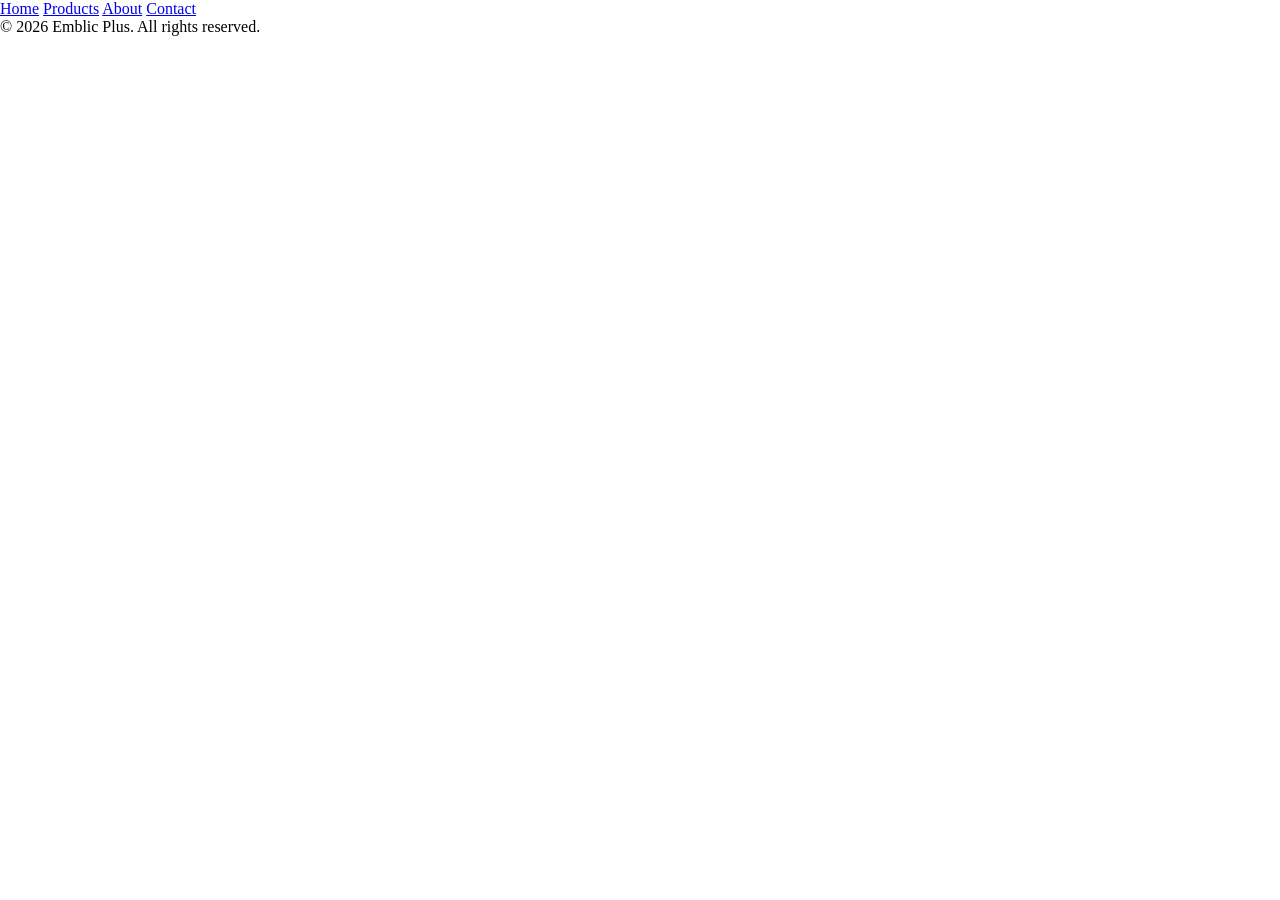
==== index.html @ e0f5220f "first commit" ====
<!DOCTYPE html>
<html lang="en">
<head>
    <meta charset="UTF-8">
    <meta name="viewport" content="width=device-width, initial-scale=1.0">
    <title>Emblic Plus | Hair Care, Oil & Shampoo </title>
    <link rel="stylesheet" href="style.css">
</head>
<body>
    <nav>
        <a href="index.html">Home</a>
        <a href="products.html">Products</a>
        <a href="about.html">About</a>
        <a href="contact.html">Contact</a>
    </nav>

    <section id="hero"></section>
    <section id="about"></section>
    <section id="products"></section>
    <section id="contact"></section>

    <footer>
        
        &copy; 2026 Emblic Plus. All rights reserved.
    </footer>
</body>
</html>
---- style.css ----
* {
    padding: 0;
    margin: 0;
}
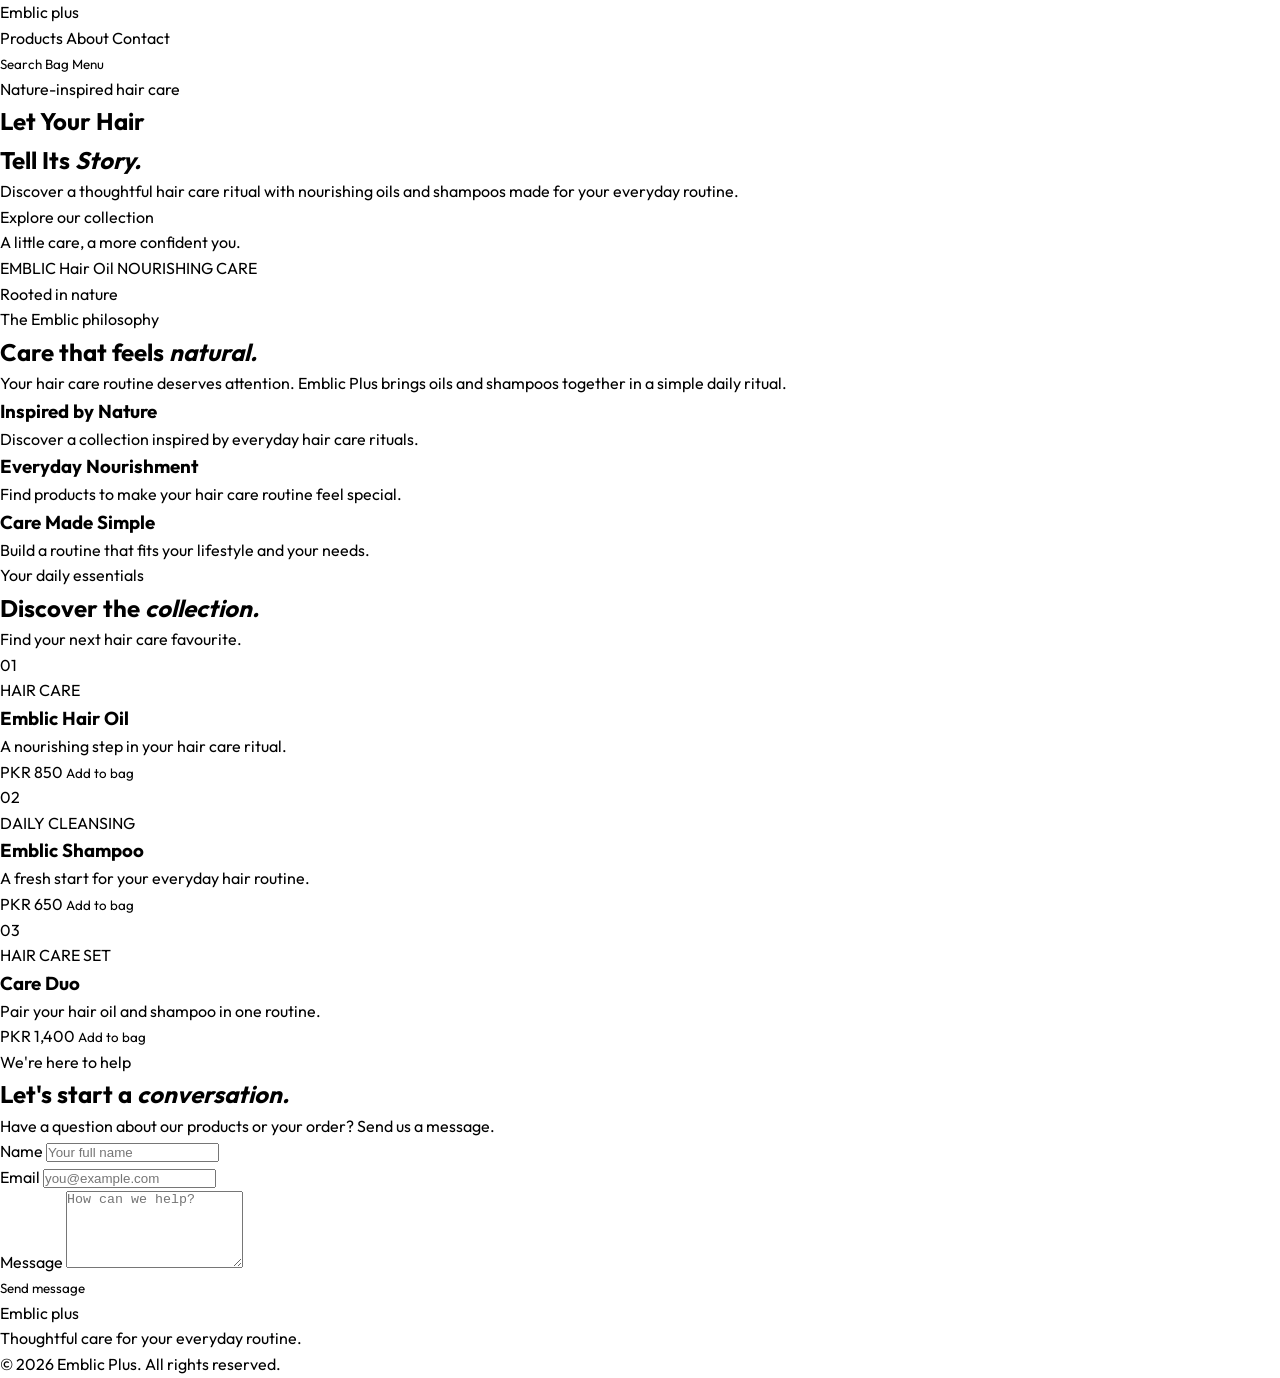
==== commit 1154a1d0: "css vbase" ====
--- a/index.html
+++ b/index.html
@@ -1,27 +1,229 @@
 <!DOCTYPE html>
 <html lang="en">
 <head>
-    <meta charset="UTF-8">
-    <meta name="viewport" content="width=device-width, initial-scale=1.0">
-    <title>Emblic Plus | Hair Care, Oil & Shampoo </title>
-    <link rel="stylesheet" href="style.css">
+  <meta charset="UTF-8">
+  <meta name="viewport" content="width=device-width, initial-scale=1.0">
+  <meta name="description" content="Discover Emblic Plus hair care, nourishing oils and shampoos.">
+  <title>Emblic Plus | Hair Care, Oil & Shampoo</title>
+
+  <link rel="preconnect" href="https://fonts.googleapis.com">
+  <link rel="preconnect" href="https://fonts.gstatic.com" crossorigin>
+  <link href="https://fonts.googleapis.com/css2?family=Cormorant+Garamond:wght@400;500;600;700&family=Outfit:wght@300;400;500;600;700&display=swap" rel="stylesheet">
+  <link rel="stylesheet" href="https://cdnjs.cloudflare.com/ajax/libs/font-awesome/6.5.2/css/all.min.css" />
+
+  <link rel="stylesheet" href="style.css">
 </head>
 <body>
-    <nav>
-        <a href="index.html">Home</a>
-        <a href="products.html">Products</a>
-        <a href="about.html">About</a>
-        <a href="contact.html">Contact</a>
-    </nav>
-
-    <section id="hero"></section>
-    <section id="about"></section>
-    <section id="products"></section>
-    <section id="contact"></section>
-
-    <footer>
-        
-        &copy; 2026 Emblic Plus. All rights reserved.
-    </footer>
+  <!-- Sections -->
+  <header class="header">
+    <div class="container header__inner">
+      <a href="#home" class="logo" aria-label="Emblic Plus home">
+        <span class="logo__name">Emblic</span>
+        <span class="logo__plus">plus</span>
+      </a>
+
+      <nav class="nav" id="mainNav">
+        <a href="#products">Products</a>
+        <a href="#about">About</a>
+        <a href="#contact">Contact</a>
+      </nav>
+
+      <div class="header__icons">
+        <button id="searchBtn" type="button"
+          aria-label="Open search" aria-expanded="false"
+          aria-controls="siteSearch">Search</button>
+
+        <button id="cartBtn" class="cart-btn" type="button"
+          aria-label="Shopping cart, 0 items" data-count="0">Bag</button>
+
+        <button id="burgerBtn" class="burger" type="button"
+          aria-label="Open navigation" aria-expanded="false">Menu</button>
+      </div>
+    </div>
+
+    <form id="siteSearch" class="site-search" role="search" hidden>
+      <label for="siteSearchInput">Search products</label>
+      <input id="siteSearchInput" type="search"
+        placeholder="Search oils, shampoo..." autocomplete="off">
+      <button type="submit">Search</button>
+      <button id="closeSearch" type="button" aria-label="Close search">Close</button>
+      <p id="siteSearchStatus" role="status" aria-live="polite"></p>
+    </form>
+  </header>
+
+  <main>
+    <section id="home" class="hero">
+      <div class="hero__content">
+        <p class="eyebrow">Nature-inspired hair care</p>
+        <h1>Let Your Hair<br>Tell Its <em>Story.</em></h1>
+        <p class="hero__description">
+          Discover a thoughtful hair care ritual with nourishing oils
+          and shampoos made for your everyday routine.
+        </p>
+        <a class="button button--primary" href="#products">
+          Explore our collection
+        </a>
+        <p class="hero__note">
+          A little care, a more confident you.
+        </p>
+      </div>
+
+      <div class="hero__visual" role="img"
+        aria-label="Decorative botanical hair care illustration">
+        <div class="hero__circle"></div>
+        <div class="hero__plant plant plant--one"></div>
+        <div class="hero__plant plant plant--two"></div>
+        <div class="hero__product">
+          <span class="product__brand">EMBLIC</span>
+          <span class="product__name">Hair Oil</span>
+          <span class="product__detail">NOURISHING CARE</span>
+        </div>
+        <span class="hero__caption">Rooted in nature</span>
+      </div>
+    </section>
+
+    <section id="about" class="about section">
+      <div class="section__heading">
+        <p class="eyebrow">The Emblic philosophy</p>
+        <h2>Care that feels <em>natural.</em></h2>
+        <p>
+          Your hair care routine deserves attention. Emblic Plus
+          brings oils and shampoos together in a simple daily ritual.
+        </p>
+      </div>
+
+      <div class="features">
+        <article class="feature">
+          <h3>Inspired by Nature</h3>
+          <p>Discover a collection inspired by everyday hair care rituals.</p>
+        </article>
+        <article class="feature">
+          <h3>Everyday Nourishment</h3>
+          <p>Find products to make your hair care routine feel special.</p>
+        </article>
+        <article class="feature">
+          <h3>Care Made Simple</h3>
+          <p>Build a routine that fits your lifestyle and your needs.</p>
+        </article>
+      </div>
+    </section>
+
+    <section id="products" class="products section">
+      <div class="products__heading">
+        <div>
+          <p class="eyebrow">Your daily essentials</p>
+          <h2>Discover the <em>collection.</em></h2>
+        </div>
+        <p>Find your next hair care favourite.</p>
+      </div>
+
+      <div class="product-grid">
+        <article class="product-card" data-product="oil">
+          <div class="product-card__visual product-card__visual--oil">
+            <span>01</span>
+          </div>
+          <div class="product-card__info">
+            <p class="product-card__type">HAIR CARE</p>
+            <h3>Emblic Hair Oil</h3>
+            <p>A nourishing step in your hair care ritual.</p>
+            <div class="product-card__bottom">
+              <span>PKR 850</span>
+              <button class="add-to-cart" type="button"
+                data-name="Emblic Hair Oil" data-price="850">
+                Add to bag
+              </button>
+            </div>
+          </div>
+        </article>
+
+        <article class="product-card" data-product="shampoo">
+          <div class="product-card__visual product-card__visual--shampoo">
+            <span>02</span>
+          </div>
+          <div class="product-card__info">
+            <p class="product-card__type">DAILY CLEANSING</p>
+            <h3>Emblic Shampoo</h3>
+            <p>A fresh start for your everyday hair routine.</p>
+            <div class="product-card__bottom">
+              <span>PKR 650</span>
+              <button class="add-to-cart" type="button"
+                data-name="Emblic Shampoo" data-price="650">
+                Add to bag
+              </button>
+            </div>
+          </div>
+        </article>
+
+        <article class="product-card" data-product="combo">
+          <div class="product-card__visual product-card__visual--combo">
+            <span>03</span>
+          </div>
+          <div class="product-card__info">
+            <p class="product-card__type">HAIR CARE SET</p>
+            <h3>Care Duo</h3>
+            <p>Pair your hair oil and shampoo in one routine.</p>
+            <div class="product-card__bottom">
+              <span>PKR 1,400</span>
+              <button class="add-to-cart" type="button"
+                data-name="Care Duo" data-price="1400">
+                Add to bag
+              </button>
+            </div>
+          </div>
+        </article>
+      </div>
+      <p id="cartStatus" class="status-message"
+        role="status" aria-live="polite"></p>
+    </section>
+
+    <section id="contact" class="contact section">
+      <div class="contact__inner">
+        <div class="contact__intro">
+          <p class="eyebrow">We're here to help</p>
+          <h2>Let's start a <em>conversation.</em></h2>
+          <p>
+            Have a question about our products or your order?
+            Send us a message.
+          </p>
+        </div>
+
+        <form id="contactForm" class="contact__form">
+          <div class="contact__field">
+            <label for="contactName">Name</label>
+            <input id="contactName" name="name" type="text"
+              autocomplete="name" placeholder="Your full name" required>
+          </div>
+
+          <div class="contact__field">
+            <label for="contactEmail">Email</label>
+            <input id="contactEmail" name="email" type="email"
+              autocomplete="email" placeholder="you@example.com" required>
+          </div>
+
+          <div class="contact__field">
+            <label for="contactMessage">Message</label>
+            <textarea id="contactMessage" name="message" rows="5"
+              placeholder="How can we help?" required></textarea>
+          </div>
+
+          <button class="button button--primary" type="submit">
+            Send message
+          </button>
+          <p id="contactStatus" role="status" aria-live="polite"></p>
+        </form>
+      </div>
+    </section>
+  </main>
+
+  <footer class="footer">
+    <a href="#home" class="logo logo--footer">
+      <span class="logo__name">Emblic</span>
+      <span class="logo__plus">plus</span>
+    </a>
+    <p>Thoughtful care for your everyday routine.</p>
+    <p>&copy; 2026 Emblic Plus. All rights reserved.</p>
+  </footer>
+
+  <script src="script.js" defer></script>
 </body>
 </html>
--- a/style.css
+++ b/style.css
@@ -1,4 +1,32 @@
-* {
-    padding: 0;
-    margin: 0;
-}+:root {
+  --color-forest: #104833;
+  --color-forest-dark: #0B3828;
+  --color-gold: #A47A22;
+  --color-ivory: #FAF6EC;
+  --color-sage: #E9EBDD;
+  --color-sand: #D8C4A1;
+  --color-text: #334D40;
+  --color-white: #FFFFFF;
+
+  --font-heading: "Cormorant Garamond", serif;
+  --font-body: "Outfit", sans-serif;
+
+  --page-width: 1120px;
+  --section-padding: 80px;
+  --border-soft: 1px solid #E8E0D1;
+  --shadow-soft: 0 8px 28px rgba(30, 50, 35, 0.08);
+}
+
+* , *::before, *::after {
+  margin: 0;
+  padding: 0;
+  box-sizing: border-box;
+}
+
+html { scroll-behavior: smooth; }
+body { font-family: var(--font-body); color: var(--text); background: var(--cream); line-height: 1.6; }
+img { max-width: 100%; display: block; }
+a { text-decoration: none; color: inherit; }
+ul { list-style: none; }
+button { font-family: inherit; cursor: pointer; border: none; background: none; }
+
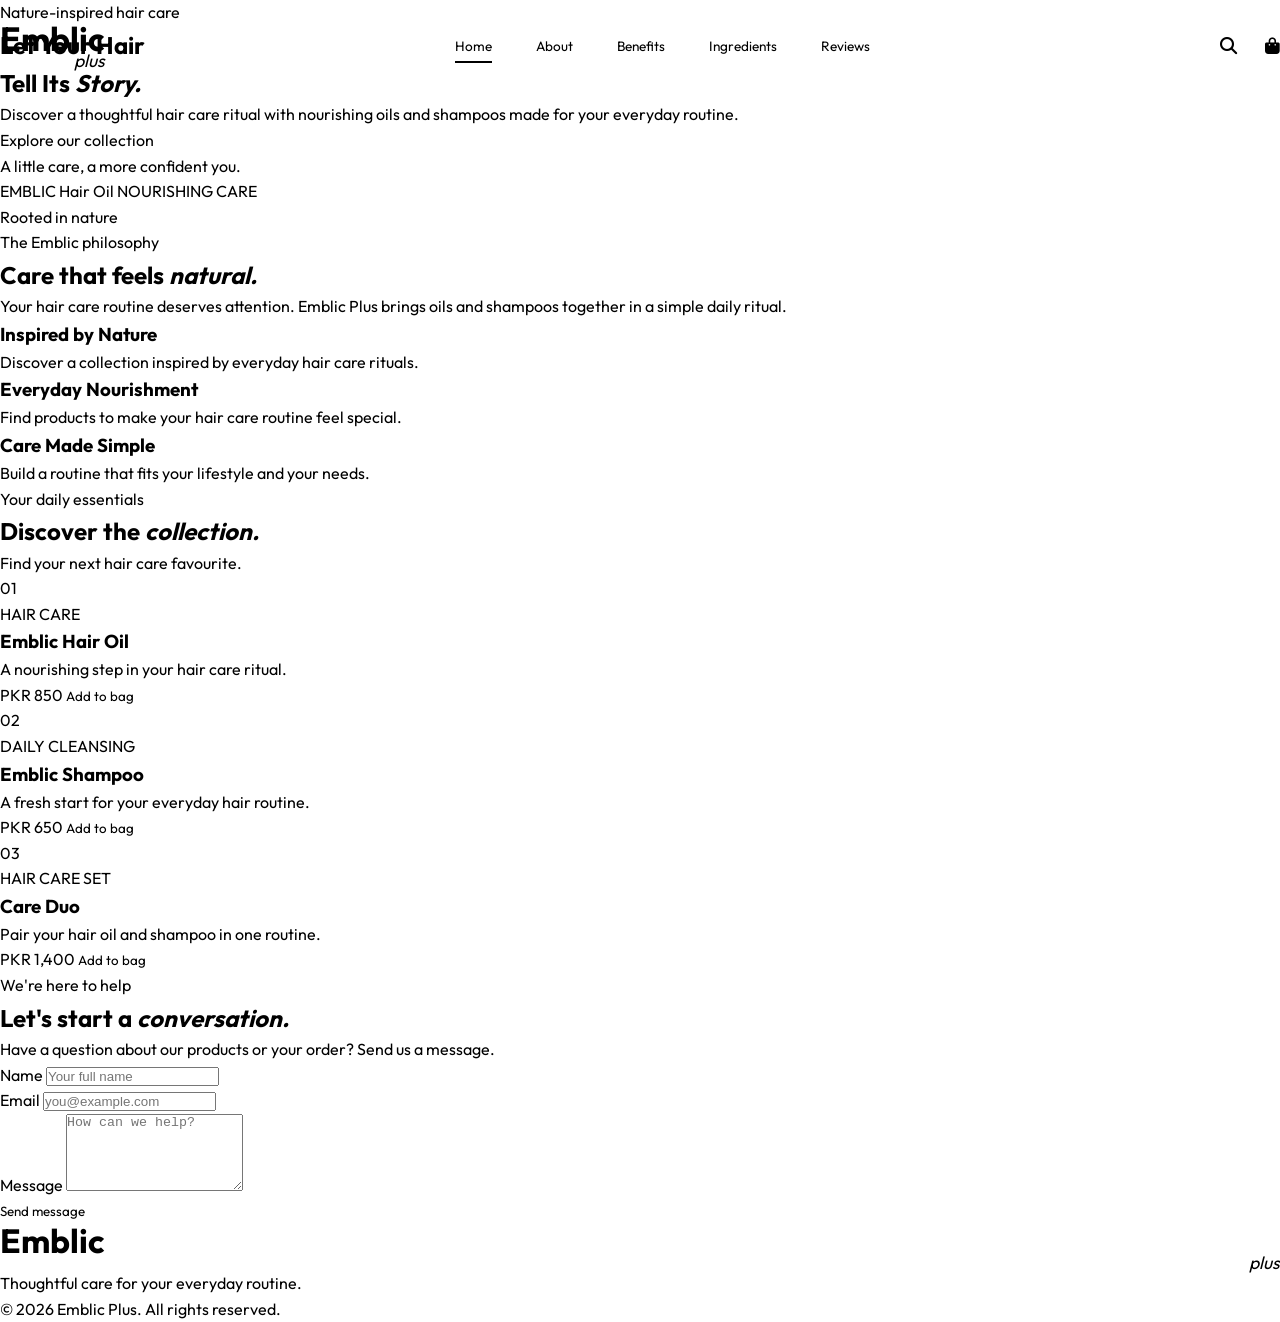
==== commit 90b130ce: "nav links" ====
--- a/index.html
+++ b/index.html
@@ -16,40 +16,29 @@
 <body>
   <!-- Sections -->
   <header class="header">
-    <div class="container header__inner">
-      <a href="#home" class="logo" aria-label="Emblic Plus home">
-        <span class="logo__name">Emblic</span>
-        <span class="logo__plus">plus</span>
-      </a>
-
-      <nav class="nav" id="mainNav">
-        <a href="#products">Products</a>
-        <a href="#about">About</a>
-        <a href="#contact">Contact</a>
-      </nav>
-
-      <div class="header__icons">
-        <button id="searchBtn" type="button"
-          aria-label="Open search" aria-expanded="false"
-          aria-controls="siteSearch">Search</button>
-
-        <button id="cartBtn" class="cart-btn" type="button"
-          aria-label="Shopping cart, 0 items" data-count="0">Bag</button>
-
-        <button id="burgerBtn" class="burger" type="button"
-          aria-label="Open navigation" aria-expanded="false">Menu</button>
-      </div>
+  <div class="container header__inner">
+    <a href="#home" class="logo">
+      <span class="logo__name">Emblic</span>
+      <span class="logo__plus">plus</span>
+    </a>
+
+    <nav class="nav" id="nav">
+      <ul class="nav__links">
+        <li><a href="#home" class="active">Home</a></li>
+        <li><a href="#about">About</a></li>
+        <li><a href="#benefits">Benefits</a></li>
+        <li><a href="#ingredients">Ingredients</a></li>
+        <li><a href="#reviews">Reviews</a></li>
+      </ul>
+    </nav>
+
+    <div class="header__icons">
+      <button id="searchBtn" aria-label="Search"><i class="fa-solid fa-magnifying-glass"></i></button>
+      <button id="cartBtn" class="cart-btn" aria-label="Cart" data-count="0"><i class="fa-solid fa-bag-shopping"></i></button>
+      <button id="burgerBtn" class="burger" aria-label="Menu"><i class="fa-solid fa-bars"></i></button>
     </div>
-
-    <form id="siteSearch" class="site-search" role="search" hidden>
-      <label for="siteSearchInput">Search products</label>
-      <input id="siteSearchInput" type="search"
-        placeholder="Search oils, shampoo..." autocomplete="off">
-      <button type="submit">Search</button>
-      <button id="closeSearch" type="button" aria-label="Close search">Close</button>
-      <p id="siteSearchStatus" role="status" aria-live="polite"></p>
-    </form>
-  </header>
+  </div>
+</header>
 
   <main>
     <section id="home" class="hero">
--- a/style.css
+++ b/style.css
@@ -30,3 +30,23 @@
 ul { list-style: none; }
 button { font-family: inherit; cursor: pointer; border: none; background: none; }
 
+/* ========== 1. HEADER ========== */
+.header { position: absolute; top: 0; left: 0; width: 100%; z-index: 50; padding: 22px 0; }
+.header__inner { display: flex; align-items: center; justify-content: space-between; }
+
+.logo { display: flex; flex-direction: column; line-height: 1; }
+.logo__name { font-family: var(--font-head); font-size: 2.1rem; font-weight: 700; color: var(--green-900); }
+.logo__plus { font-family: var(--font-head); font-style: italic; color: var(--gold); font-size: 1.1rem; align-self: flex-end; margin-top: -4px; }
+
+.nav__links { display: flex; gap: 44px; }
+.nav__links a { font-size: 0.85rem; color: var(--green-900); padding-bottom: 6px; border-bottom: 2px solid transparent; transition: border-color 0.3s; }
+.nav__links a:hover, .nav__links a.active { border-color: var(--gold); }
+
+.header__icons { display: flex; align-items: center; gap: 28px; }
+.header__icons button { font-size: 1.05rem; color: var(--green-900); position: relative; }
+.cart-btn::after {
+  content: attr(data-count); position: absolute; top: -8px; right: -10px;
+  background: var(--gold); color: #fff; font-size: 0.6rem; font-weight: 600;
+  width: 16px; height: 16px; border-radius: 50%; display: grid; place-items: center;
+}
+.burger { display: none; }
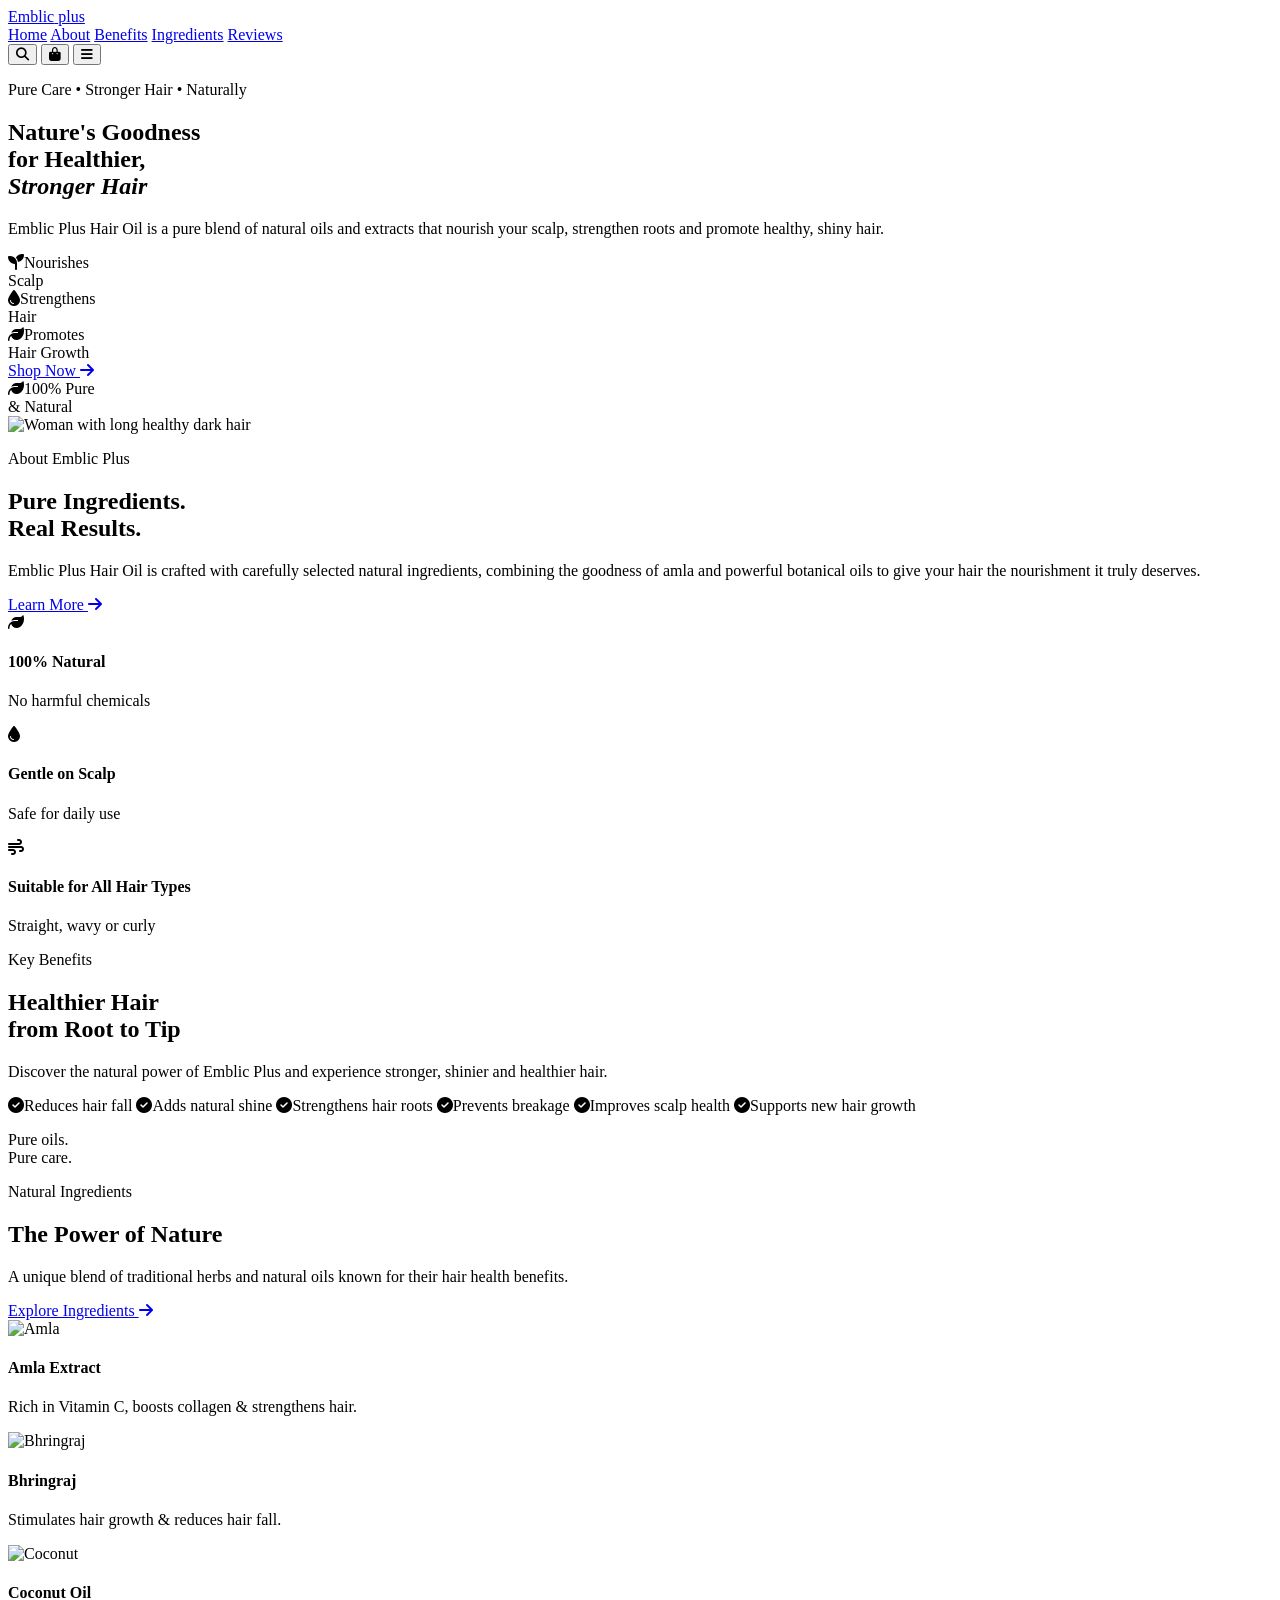
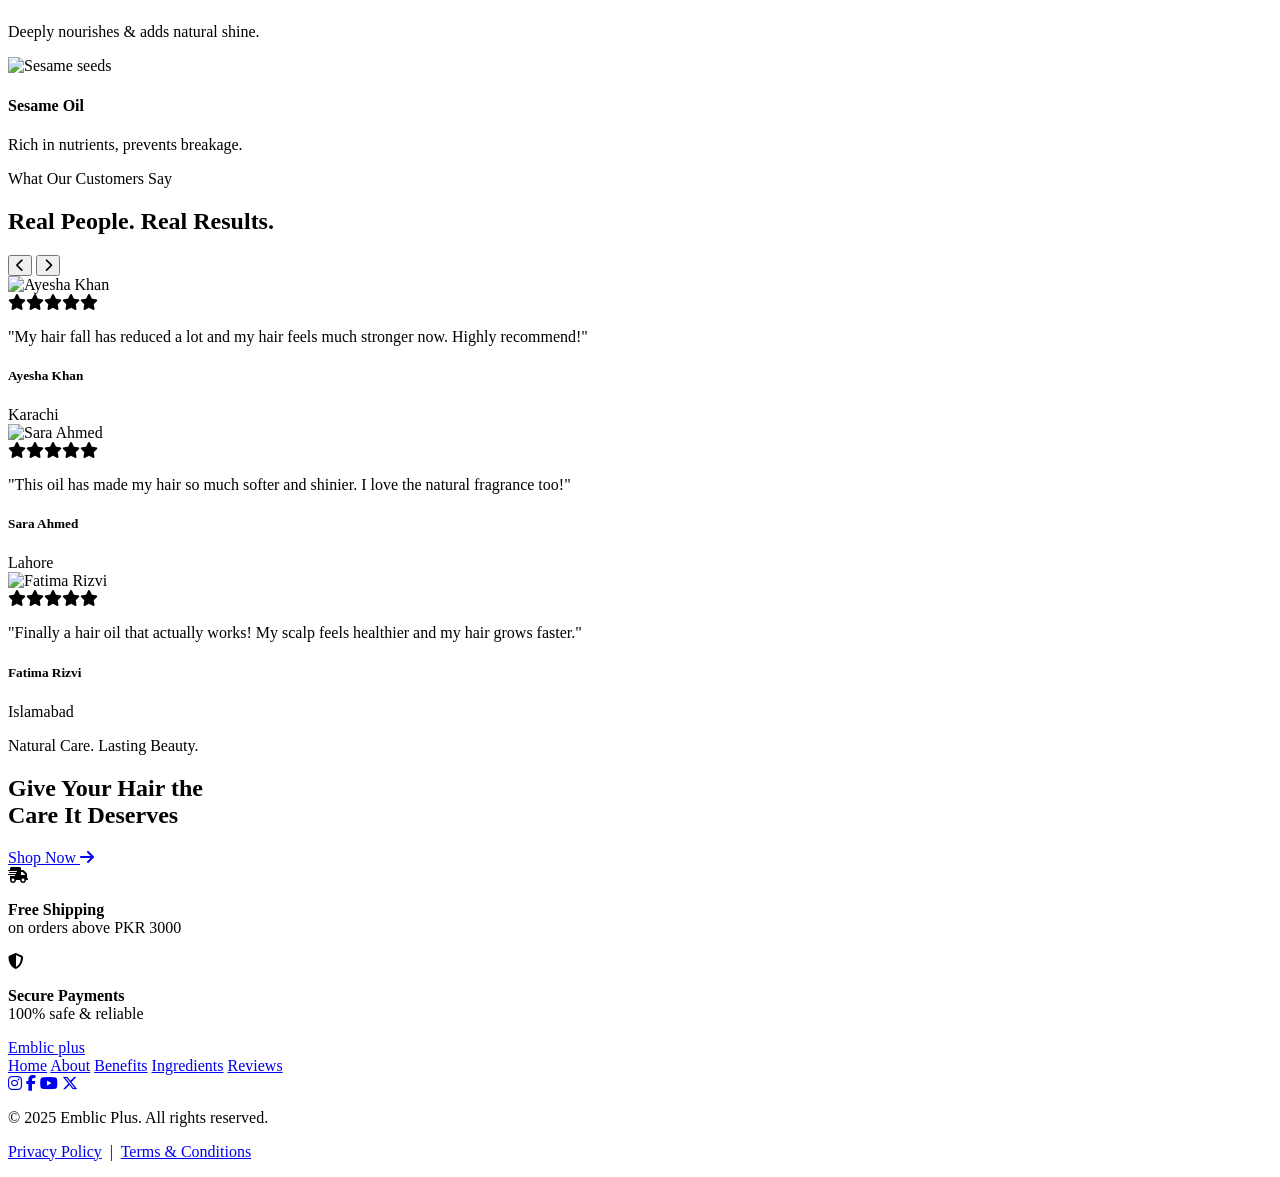
==== commit 8a3ad5b3: "main sections added" ====
--- a/index.html
+++ b/index.html
@@ -1,218 +1,255 @@
 <!DOCTYPE html>
 <html lang="en">
 <head>
-  <meta charset="UTF-8">
-  <meta name="viewport" content="width=device-width, initial-scale=1.0">
-  <meta name="description" content="Discover Emblic Plus hair care, nourishing oils and shampoos.">
-  <title>Emblic Plus | Hair Care, Oil & Shampoo</title>
-
-  <link rel="preconnect" href="https://fonts.googleapis.com">
-  <link rel="preconnect" href="https://fonts.gstatic.com" crossorigin>
-  <link href="https://fonts.googleapis.com/css2?family=Cormorant+Garamond:wght@400;500;600;700&family=Outfit:wght@300;400;500;600;700&display=swap" rel="stylesheet">
+  <meta charset="UTF-8" />
+  <meta name="viewport" content="width=device-width, initial-scale=1.0" />
+  <title>Emblic Plus | Pure Hair Oil</title>
+
+  <link rel="preconnect" href="https://fonts.googleapis.com" />
+  <link rel="preconnect" href="https://fonts.gstatic.com" crossorigin />
+  <link href="https://fonts.googleapis.com/css2?family=Caveat:wght@500&family=Cormorant+Garamond:ital,wght@0,500;0,600;0,700;1,500;1,600&family=Inter:wght@400;500;600&display=swap" rel="stylesheet" />
   <link rel="stylesheet" href="https://cdnjs.cloudflare.com/ajax/libs/font-awesome/6.5.2/css/all.min.css" />
-
-  <link rel="stylesheet" href="style.css">
+  <link rel="stylesheet" href="css/style.css" />
 </head>
 <body>
-  <!-- Sections -->
+
+  <!-- ========== 1. HEADER ========== -->
   <header class="header">
-  <div class="container header__inner">
-    <a href="#home" class="logo">
-      <span class="logo__name">Emblic</span>
-      <span class="logo__plus">plus</span>
-    </a>
-
-    <nav class="nav" id="nav">
-      <ul class="nav__links">
-        <li><a href="#home" class="active">Home</a></li>
-        <li><a href="#about">About</a></li>
-        <li><a href="#benefits">Benefits</a></li>
-        <li><a href="#ingredients">Ingredients</a></li>
-        <li><a href="#reviews">Reviews</a></li>
-      </ul>
-    </nav>
-
-    <div class="header__icons">
-      <button id="searchBtn" aria-label="Search"><i class="fa-solid fa-magnifying-glass"></i></button>
-      <button id="cartBtn" class="cart-btn" aria-label="Cart" data-count="0"><i class="fa-solid fa-bag-shopping"></i></button>
-      <button id="burgerBtn" class="burger" aria-label="Menu"><i class="fa-solid fa-bars"></i></button>
-    </div>
-  </div>
-</header>
-
-  <main>
-    <section id="home" class="hero">
+    <div class="container header__inner">
+      <a href="#home" class="logo">
+        <span class="logo__name">Emblic</span>
+        <span class="logo__plus">plus</span>
+      </a>
+
+      <nav class="nav" id="nav">
+        <a href="#home" class="active">Home</a>
+        <a href="#about">About</a>
+        <a href="#benefits">Benefits</a>
+        <a href="#ingredients">Ingredients</a>
+        <a href="#reviews">Reviews</a>
+      </nav>
+
+      <div class="header__icons">
+        <button id="searchBtn" aria-label="Search"><i class="fa-solid fa-magnifying-glass"></i></button>
+        <button id="cartBtn" class="cart-btn" aria-label="Cart" data-count="0"><i class="fa-solid fa-bag-shopping"></i></button>
+        <button id="burgerBtn" class="burger" aria-label="Menu"><i class="fa-solid fa-bars"></i></button>
+      </div>
+    </div>
+  </header>
+
+  <!-- ========== 2. HERO ========== -->
+  <section class="hero" id="home">
+    <div class="container hero__inner">
       <div class="hero__content">
-        <p class="eyebrow">Nature-inspired hair care</p>
-        <h1>Let Your Hair<br>Tell Its <em>Story.</em></h1>
-        <p class="hero__description">
-          Discover a thoughtful hair care ritual with nourishing oils
-          and shampoos made for your everyday routine.
+        <p class="eyebrow">Pure Care <span>•</span> Stronger Hair <span>•</span> Naturally</p>
+        <h1>Nature's Goodness<br />for Healthier,<br /><em>Stronger Hair</em></h1>
+        <p class="hero__text">
+          Emblic Plus Hair Oil is a pure blend of natural oils and extracts that nourish your scalp,
+          strengthen roots and promote healthy, shiny hair.
         </p>
-        <a class="button button--primary" href="#products">
-          Explore our collection
+
+        <div class="hero__features">
+          <div class="hero__feature"><span class="icon-circle"><i class="fa-solid fa-seedling"></i></span>Nourishes<br />Scalp</div>
+          <div class="hero__feature"><span class="icon-circle"><i class="fa-solid fa-droplet"></i></span>Strengthens<br />Hair</div>
+          <div class="hero__feature"><span class="icon-circle"><i class="fa-solid fa-leaf"></i></span>Promotes<br />Hair Growth</div>
+        </div>
+
+        <a href="#ingredients" class="btn">Shop Now <i class="fa-solid fa-arrow-right"></i></a>
+      </div>
+
+      <div class="badge"><i class="fa-solid fa-leaf"></i><span>100% Pure<br />&amp; Natural</span></div>
+    </div>
+  </section>
+
+  <!-- ========== 3. ABOUT ========== -->
+  <section class="about" id="about">
+    <div class="container about__grid">
+      <div class="about__img">
+        <img src="images/about-hair.jpg" alt="Woman with long healthy dark hair" />
+      </div>
+
+      <div class="about__content">
+        <p class="eyebrow">About Emblic Plus</p>
+        <h2 class="section-title">Pure Ingredients.<br />Real Results.</h2>
+        <p>
+          Emblic Plus Hair Oil is crafted with carefully selected natural ingredients, combining the
+          goodness of amla and powerful botanical oils to give your hair the nourishment it truly deserves.
+        </p>
+        <a href="#benefits" class="btn btn-sm">Learn More <i class="fa-solid fa-arrow-right"></i></a>
+      </div>
+
+      <div class="about__points">
+        <div class="point">
+          <span class="icon-circle"><i class="fa-solid fa-leaf"></i></span>
+          <div><h4>100% Natural</h4><p>No harmful chemicals</p></div>
+        </div>
+        <div class="point">
+          <span class="icon-circle"><i class="fa-solid fa-droplet"></i></span>
+          <div><h4>Gentle on Scalp</h4><p>Safe for daily use</p></div>
+        </div>
+        <div class="point">
+          <span class="icon-circle"><i class="fa-solid fa-wind"></i></span>
+          <div><h4>Suitable for All Hair Types</h4><p>Straight, wavy or curly</p></div>
+        </div>
+      </div>
+    </div>
+  </section>
+
+  <!-- ========== 4. BENEFITS ========== -->
+  <section class="benefits" id="benefits">
+    <div class="container benefits__inner">
+      <div class="benefits__content">
+        <p class="eyebrow">Key Benefits</p>
+        <h2 class="section-title">Healthier Hair<br />from Root to Tip</h2>
+        <p class="benefits__lead">Discover the natural power of Emblic Plus and experience stronger, shinier and healthier hair.</p>
+
+        <div class="checklist">
+          <span><i class="fa-solid fa-circle-check"></i>Reduces hair fall</span>
+          <span><i class="fa-solid fa-circle-check"></i>Adds natural shine</span>
+          <span><i class="fa-solid fa-circle-check"></i>Strengthens hair roots</span>
+          <span><i class="fa-solid fa-circle-check"></i>Prevents breakage</span>
+          <span><i class="fa-solid fa-circle-check"></i>Improves scalp health</span>
+          <span><i class="fa-solid fa-circle-check"></i>Supports new hair growth</span>
+        </div>
+      </div>
+
+      <p class="benefits__note">Pure oils.<br />Pure care.</p>
+    </div>
+  </section>
+
+  <!-- ========== 5. INGREDIENTS ========== -->
+  <section class="ingredients" id="ingredients">
+    <div class="container ingredients__grid">
+      <div class="ingredients__intro">
+        <p class="eyebrow">Natural Ingredients</p>
+        <h2 class="section-title">The Power of Nature</h2>
+        <p>A unique blend of traditional herbs and natural oils known for their hair health benefits.</p>
+        <a href="#" class="btn btn-sm">Explore Ingredients <i class="fa-solid fa-arrow-right"></i></a>
+      </div>
+
+      <div class="ingredients__list">
+        <article class="ingredient">
+          <img src="images/amla.jpg" alt="Amla" />
+          <h4>Amla Extract</h4>
+          <p>Rich in Vitamin C, boosts collagen &amp; strengthens hair.</p>
+        </article>
+        <article class="ingredient">
+          <img src="images/bhringraj.jpg" alt="Bhringraj" />
+          <h4>Bhringraj</h4>
+          <p>Stimulates hair growth &amp; reduces hair fall.</p>
+        </article>
+        <article class="ingredient">
+          <img src="images/coconut.jpg" alt="Coconut" />
+          <h4>Coconut Oil</h4>
+          <p>Deeply nourishes &amp; adds natural shine.</p>
+        </article>
+        <article class="ingredient">
+          <img src="images/sesame.jpg" alt="Sesame seeds" />
+          <h4>Sesame Oil</h4>
+          <p>Rich in nutrients, prevents breakage.</p>
+        </article>
+      </div>
+    </div>
+  </section>
+
+  <!-- ========== 6. REVIEWS ========== -->
+  <section class="reviews" id="reviews">
+    <div class="container">
+      <div class="reviews__head">
+        <div>
+          <p class="eyebrow">What Our Customers Say</p>
+          <h2 class="section-title">Real People. Real Results.</h2>
+        </div>
+        <div class="reviews__arrows">
+          <button id="prevReview" aria-label="Previous"><i class="fa-solid fa-chevron-left"></i></button>
+          <button id="nextReview" aria-label="Next"><i class="fa-solid fa-chevron-right"></i></button>
+        </div>
+      </div>
+
+      <div class="reviews__track">
+        <article class="review">
+          <img src="images/user-1.jpg" alt="Ayesha Khan" class="review__avatar" />
+          <div class="review__body">
+            <div class="stars"><i class="fa-solid fa-star"></i><i class="fa-solid fa-star"></i><i class="fa-solid fa-star"></i><i class="fa-solid fa-star"></i><i class="fa-solid fa-star"></i></div>
+            <p>"My hair fall has reduced a lot and my hair feels much stronger now. Highly recommend!"</p>
+            <h5>Ayesha Khan</h5><span>Karachi</span>
+          </div>
+        </article>
+
+        <article class="review">
+          <img src="images/user-2.jpg" alt="Sara Ahmed" class="review__avatar" />
+          <div class="review__body">
+            <div class="stars"><i class="fa-solid fa-star"></i><i class="fa-solid fa-star"></i><i class="fa-solid fa-star"></i><i class="fa-solid fa-star"></i><i class="fa-solid fa-star"></i></div>
+            <p>"This oil has made my hair so much softer and shinier. I love the natural fragrance too!"</p>
+            <h5>Sara Ahmed</h5><span>Lahore</span>
+          </div>
+        </article>
+
+        <article class="review">
+          <img src="images/user-3.jpg" alt="Fatima Rizvi" class="review__avatar" />
+          <div class="review__body">
+            <div class="stars"><i class="fa-solid fa-star"></i><i class="fa-solid fa-star"></i><i class="fa-solid fa-star"></i><i class="fa-solid fa-star"></i><i class="fa-solid fa-star"></i></div>
+            <p>"Finally a hair oil that actually works! My scalp feels healthier and my hair grows faster."</p>
+            <h5>Fatima Rizvi</h5><span>Islamabad</span>
+          </div>
+        </article>
+      </div>
+    </div>
+  </section>
+
+  <!-- ========== 7. CTA BANNER ========== -->
+  <section class="cta">
+    <div class="container cta__inner">
+      <div class="cta__text">
+        <p class="eyebrow">Natural Care. Lasting Beauty.</p>
+        <h2>Give Your Hair the<br />Care It Deserves</h2>
+      </div>
+
+      <a href="#" class="btn btn-light btn-sm">Shop Now <i class="fa-solid fa-arrow-right"></i></a>
+
+      <div class="cta__perk">
+        <i class="fa-solid fa-truck-fast"></i>
+        <p><strong>Free Shipping</strong><br />on orders above PKR 3000</p>
+      </div>
+      <div class="cta__perk">
+        <i class="fa-solid fa-shield-halved"></i>
+        <p><strong>Secure Payments</strong><br />100% safe &amp; reliable</p>
+      </div>
+    </div>
+  </section>
+
+  <!-- ========== 8. FOOTER ========== -->
+  <footer class="footer">
+    <div class="container">
+      <div class="footer__top">
+        <a href="#home" class="logo">
+          <span class="logo__name">Emblic</span>
+          <span class="logo__plus">plus</span>
         </a>
-        <p class="hero__note">
-          A little care, a more confident you.
-        </p>
-      </div>
-
-      <div class="hero__visual" role="img"
-        aria-label="Decorative botanical hair care illustration">
-        <div class="hero__circle"></div>
-        <div class="hero__plant plant plant--one"></div>
-        <div class="hero__plant plant plant--two"></div>
-        <div class="hero__product">
-          <span class="product__brand">EMBLIC</span>
-          <span class="product__name">Hair Oil</span>
-          <span class="product__detail">NOURISHING CARE</span>
-        </div>
-        <span class="hero__caption">Rooted in nature</span>
-      </div>
-    </section>
-
-    <section id="about" class="about section">
-      <div class="section__heading">
-        <p class="eyebrow">The Emblic philosophy</p>
-        <h2>Care that feels <em>natural.</em></h2>
-        <p>
-          Your hair care routine deserves attention. Emblic Plus
-          brings oils and shampoos together in a simple daily ritual.
-        </p>
-      </div>
-
-      <div class="features">
-        <article class="feature">
-          <h3>Inspired by Nature</h3>
-          <p>Discover a collection inspired by everyday hair care rituals.</p>
-        </article>
-        <article class="feature">
-          <h3>Everyday Nourishment</h3>
-          <p>Find products to make your hair care routine feel special.</p>
-        </article>
-        <article class="feature">
-          <h3>Care Made Simple</h3>
-          <p>Build a routine that fits your lifestyle and your needs.</p>
-        </article>
-      </div>
-    </section>
-
-    <section id="products" class="products section">
-      <div class="products__heading">
-        <div>
-          <p class="eyebrow">Your daily essentials</p>
-          <h2>Discover the <em>collection.</em></h2>
-        </div>
-        <p>Find your next hair care favourite.</p>
-      </div>
-
-      <div class="product-grid">
-        <article class="product-card" data-product="oil">
-          <div class="product-card__visual product-card__visual--oil">
-            <span>01</span>
-          </div>
-          <div class="product-card__info">
-            <p class="product-card__type">HAIR CARE</p>
-            <h3>Emblic Hair Oil</h3>
-            <p>A nourishing step in your hair care ritual.</p>
-            <div class="product-card__bottom">
-              <span>PKR 850</span>
-              <button class="add-to-cart" type="button"
-                data-name="Emblic Hair Oil" data-price="850">
-                Add to bag
-              </button>
-            </div>
-          </div>
-        </article>
-
-        <article class="product-card" data-product="shampoo">
-          <div class="product-card__visual product-card__visual--shampoo">
-            <span>02</span>
-          </div>
-          <div class="product-card__info">
-            <p class="product-card__type">DAILY CLEANSING</p>
-            <h3>Emblic Shampoo</h3>
-            <p>A fresh start for your everyday hair routine.</p>
-            <div class="product-card__bottom">
-              <span>PKR 650</span>
-              <button class="add-to-cart" type="button"
-                data-name="Emblic Shampoo" data-price="650">
-                Add to bag
-              </button>
-            </div>
-          </div>
-        </article>
-
-        <article class="product-card" data-product="combo">
-          <div class="product-card__visual product-card__visual--combo">
-            <span>03</span>
-          </div>
-          <div class="product-card__info">
-            <p class="product-card__type">HAIR CARE SET</p>
-            <h3>Care Duo</h3>
-            <p>Pair your hair oil and shampoo in one routine.</p>
-            <div class="product-card__bottom">
-              <span>PKR 1,400</span>
-              <button class="add-to-cart" type="button"
-                data-name="Care Duo" data-price="1400">
-                Add to bag
-              </button>
-            </div>
-          </div>
-        </article>
-      </div>
-      <p id="cartStatus" class="status-message"
-        role="status" aria-live="polite"></p>
-    </section>
-
-    <section id="contact" class="contact section">
-      <div class="contact__inner">
-        <div class="contact__intro">
-          <p class="eyebrow">We're here to help</p>
-          <h2>Let's start a <em>conversation.</em></h2>
-          <p>
-            Have a question about our products or your order?
-            Send us a message.
-          </p>
-        </div>
-
-        <form id="contactForm" class="contact__form">
-          <div class="contact__field">
-            <label for="contactName">Name</label>
-            <input id="contactName" name="name" type="text"
-              autocomplete="name" placeholder="Your full name" required>
-          </div>
-
-          <div class="contact__field">
-            <label for="contactEmail">Email</label>
-            <input id="contactEmail" name="email" type="email"
-              autocomplete="email" placeholder="you@example.com" required>
-          </div>
-
-          <div class="contact__field">
-            <label for="contactMessage">Message</label>
-            <textarea id="contactMessage" name="message" rows="5"
-              placeholder="How can we help?" required></textarea>
-          </div>
-
-          <button class="button button--primary" type="submit">
-            Send message
-          </button>
-          <p id="contactStatus" role="status" aria-live="polite"></p>
-        </form>
-      </div>
-    </section>
-  </main>
-
-  <footer class="footer">
-    <a href="#home" class="logo logo--footer">
-      <span class="logo__name">Emblic</span>
-      <span class="logo__plus">plus</span>
-    </a>
-    <p>Thoughtful care for your everyday routine.</p>
-    <p>&copy; 2026 Emblic Plus. All rights reserved.</p>
+
+        <nav class="footer__links">
+          <a href="#home">Home</a>
+          <a href="#about">About</a>
+          <a href="#benefits">Benefits</a>
+          <a href="#ingredients">Ingredients</a>
+          <a href="#reviews">Reviews</a>
+        </nav>
+
+        <div class="footer__social">
+          <a href="#" aria-label="Instagram"><i class="fa-brands fa-instagram"></i></a>
+          <a href="#" aria-label="Facebook"><i class="fa-brands fa-facebook-f"></i></a>
+          <a href="#" aria-label="YouTube"><i class="fa-brands fa-youtube"></i></a>
+          <a href="#" aria-label="X"><i class="fa-brands fa-x-twitter"></i></a>
+        </div>
+      </div>
+
+      <div class="footer__bottom">
+        <p>© 2025 Emblic Plus. All rights reserved.</p>
+        <p><a href="#">Privacy Policy</a> &nbsp;|&nbsp; <a href="#">Terms &amp; Conditions</a></p>
+      </div>
+    </div>
   </footer>
 
-  <script src="script.js" defer></script>
+  <script src="js/main.js"></script>
 </body>
 </html>
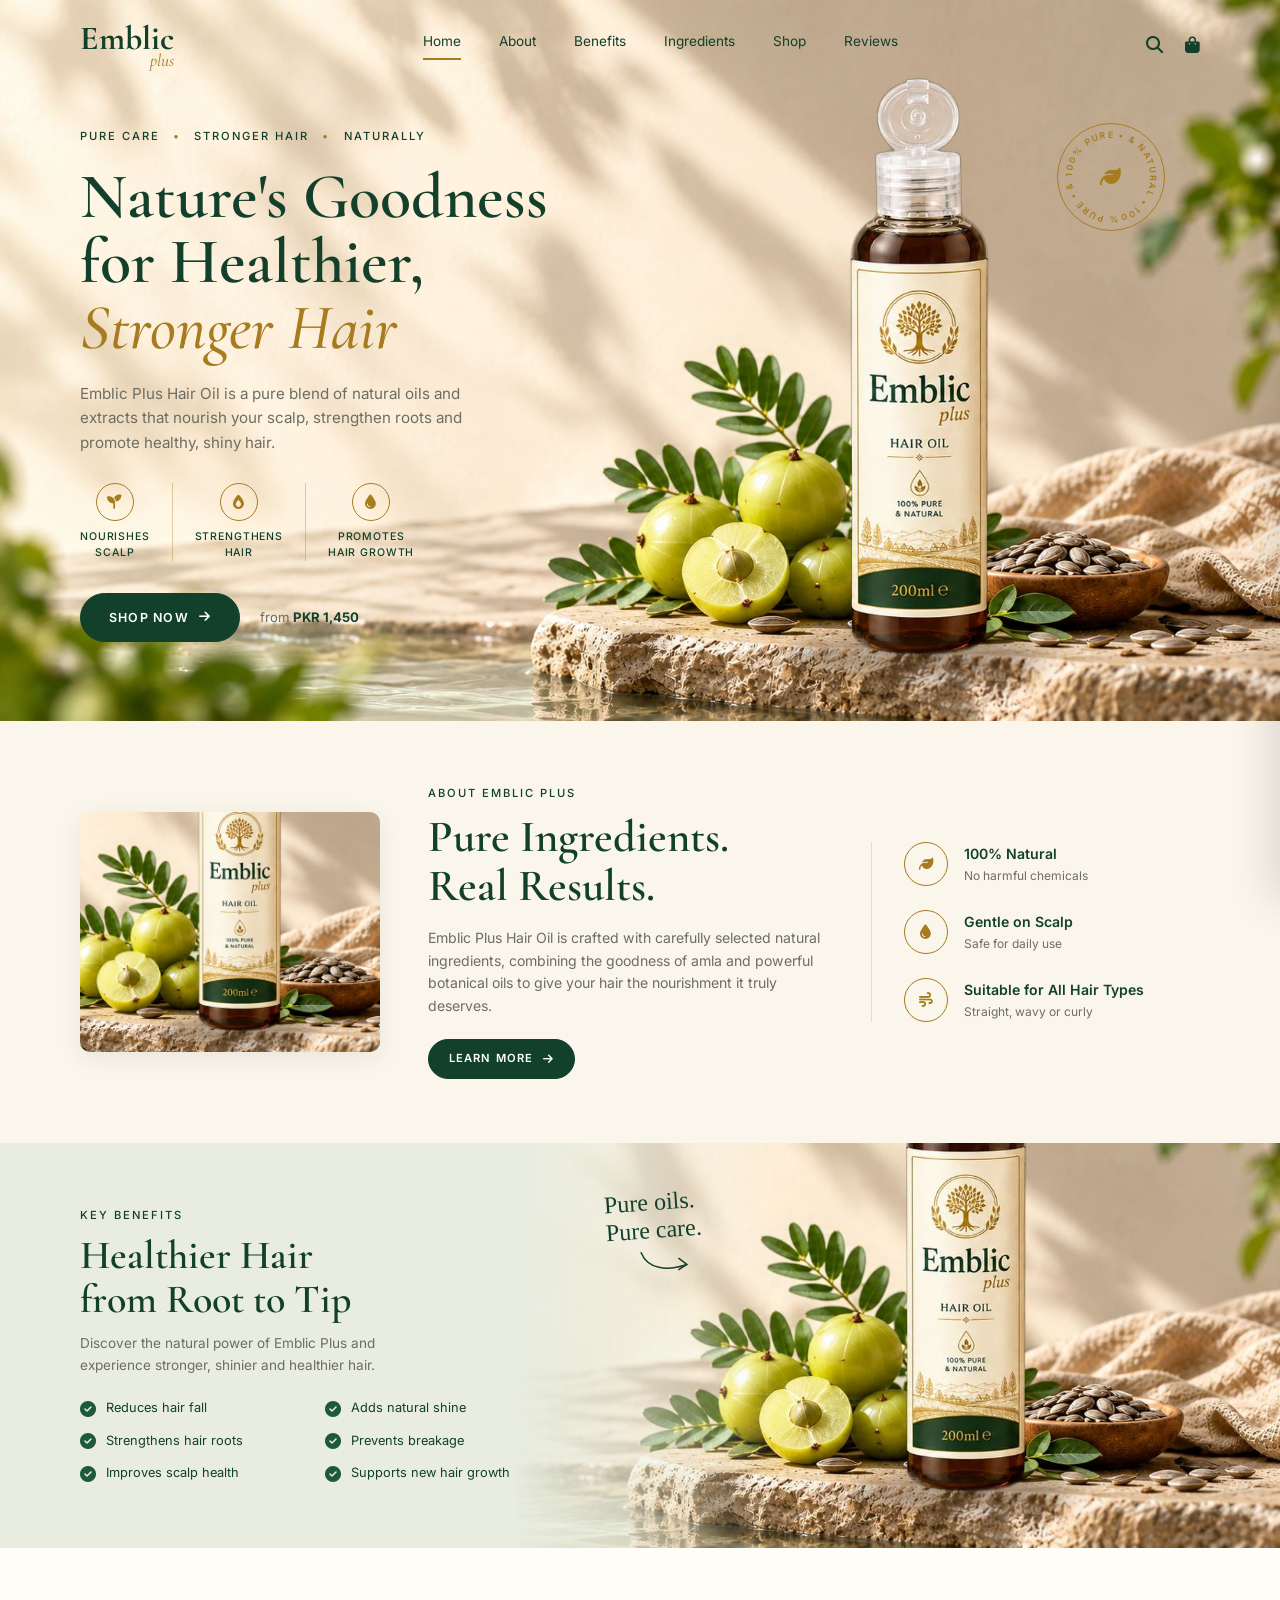
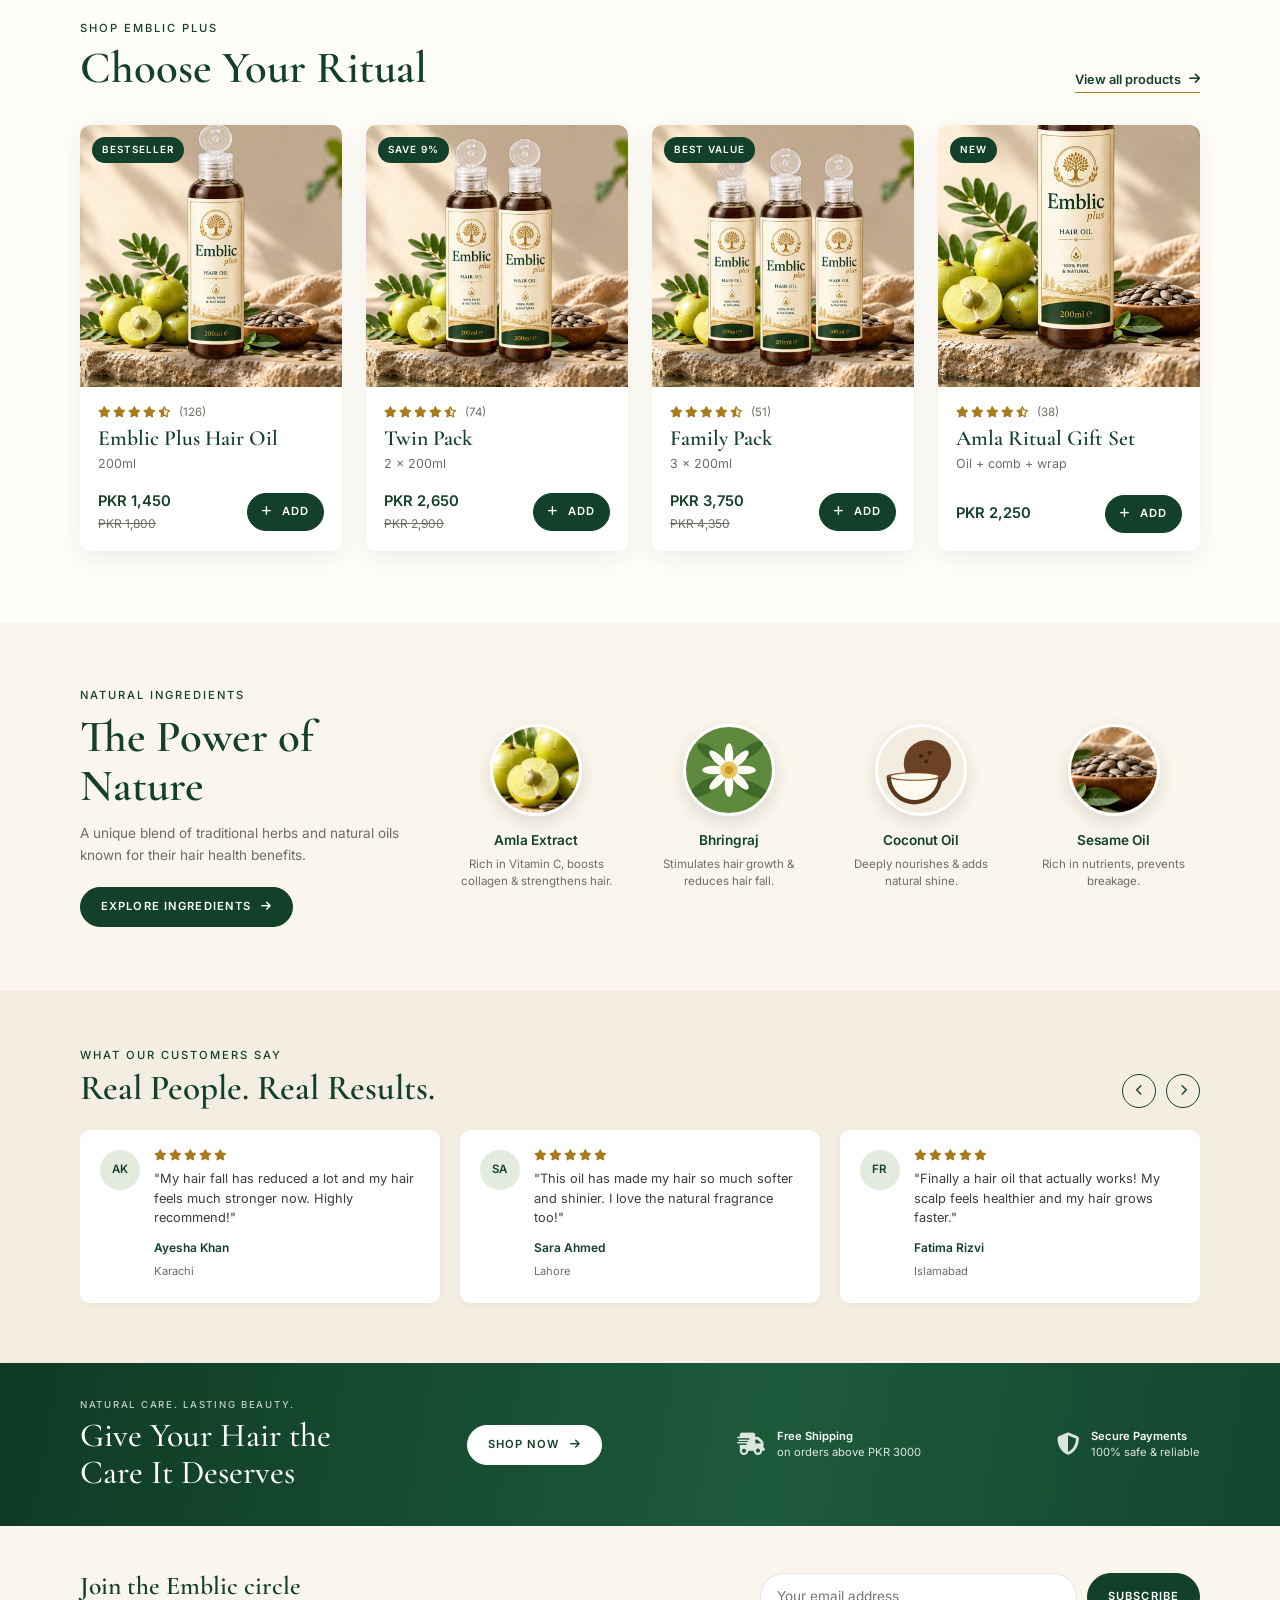
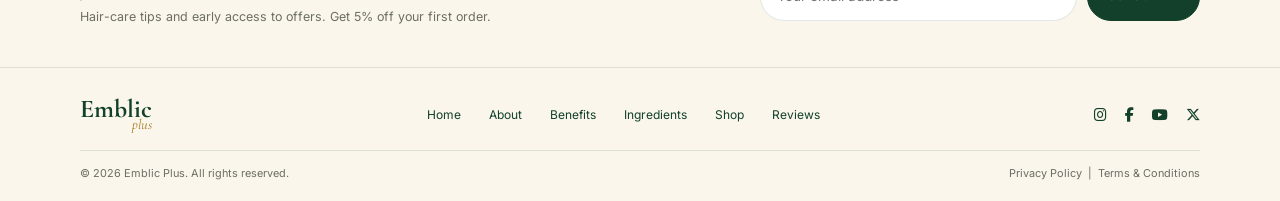
==== commit 17063d4d: "js embebed" ====
--- a/index.html
+++ b/index.html
@@ -3,41 +3,19 @@
 <head>
   <meta charset="UTF-8" />
   <meta name="viewport" content="width=device-width, initial-scale=1.0" />
-  <title>Emblic Plus | Pure Hair Oil</title>
-
+  <title>Emblic Plus | Pure Amla Hair Oil</title>
+  <meta name="description" content="Emblic Plus Hair Oil — a pure blend of amla, bhringraj, coconut and sesame oils for stronger, healthier hair." />
   <link rel="preconnect" href="https://fonts.googleapis.com" />
   <link rel="preconnect" href="https://fonts.gstatic.com" crossorigin />
   <link href="https://fonts.googleapis.com/css2?family=Caveat:wght@500&family=Cormorant+Garamond:ital,wght@0,500;0,600;0,700;1,500;1,600&family=Inter:wght@400;500;600&display=swap" rel="stylesheet" />
   <link rel="stylesheet" href="https://cdnjs.cloudflare.com/ajax/libs/font-awesome/6.5.2/css/all.min.css" />
   <link rel="stylesheet" href="css/style.css" />
 </head>
-<body>
-
-  <!-- ========== 1. HEADER ========== -->
-  <header class="header">
-    <div class="container header__inner">
-      <a href="#home" class="logo">
-        <span class="logo__name">Emblic</span>
-        <span class="logo__plus">plus</span>
-      </a>
-
-      <nav class="nav" id="nav">
-        <a href="#home" class="active">Home</a>
-        <a href="#about">About</a>
-        <a href="#benefits">Benefits</a>
-        <a href="#ingredients">Ingredients</a>
-        <a href="#reviews">Reviews</a>
-      </nav>
-
-      <div class="header__icons">
-        <button id="searchBtn" aria-label="Search"><i class="fa-solid fa-magnifying-glass"></i></button>
-        <button id="cartBtn" class="cart-btn" aria-label="Cart" data-count="0"><i class="fa-solid fa-bag-shopping"></i></button>
-        <button id="burgerBtn" class="burger" aria-label="Menu"><i class="fa-solid fa-bars"></i></button>
-      </div>
-    </div>
-  </header>
-
-  <!-- ========== 2. HERO ========== -->
+<body data-page="home">
+
+  <div id="site-header"></div>
+
+  <!-- ========== HERO ========== -->
   <section class="hero" id="home">
     <div class="container hero__inner">
       <div class="hero__content">
@@ -47,27 +25,35 @@
           Emblic Plus Hair Oil is a pure blend of natural oils and extracts that nourish your scalp,
           strengthen roots and promote healthy, shiny hair.
         </p>
-
         <div class="hero__features">
           <div class="hero__feature"><span class="icon-circle"><i class="fa-solid fa-seedling"></i></span>Nourishes<br />Scalp</div>
-          <div class="hero__feature"><span class="icon-circle"><i class="fa-solid fa-droplet"></i></span>Strengthens<br />Hair</div>
-          <div class="hero__feature"><span class="icon-circle"><i class="fa-solid fa-leaf"></i></span>Promotes<br />Hair Growth</div>
-        </div>
-
-        <a href="#ingredients" class="btn">Shop Now <i class="fa-solid fa-arrow-right"></i></a>
-      </div>
-
-      <div class="badge"><i class="fa-solid fa-leaf"></i><span>100% Pure<br />&amp; Natural</span></div>
-    </div>
-  </section>
-
-  <!-- ========== 3. ABOUT ========== -->
+          <div class="hero__feature"><span class="icon-circle"><i class="fa-solid fa-fire-flame-simple"></i></span>Strengthens<br />Hair</div>
+          <div class="hero__feature"><span class="icon-circle"><i class="fa-solid fa-droplet"></i></span>Promotes<br />Hair Growth</div>
+        </div>
+        <div class="hero__ctas">
+          <a href="product.html?id=hair-oil-200" class="btn">Shop Now <i class="fa-solid fa-arrow-right"></i></a>
+          <span class="hero__price">from <strong>PKR 1,450</strong></span>
+        </div>
+      </div>
+    </div>
+
+    <div class="badge" aria-label="100% pure and natural">
+      <svg viewBox="0 0 100 100" class="badge__ring">
+        <defs><path id="circ" d="M50,50 m-37,0 a37,37 0 1,1 74,0 a37,37 0 1,1 -74,0" /></defs>
+        <text><textPath href="#circ">100% PURE • &amp; NATURAL • 100% PURE • &amp; NATURAL •</textPath></text>
+      </svg>
+      <i class="fa-solid fa-leaf"></i>
+    </div>
+
+    <img src="images/hero.jpg" alt="Emblic Plus Hair Oil bottle with fresh amla and sesame seeds" class="hero__img" />
+  </section>
+
+  <!-- ========== ABOUT ========== -->
   <section class="about" id="about">
     <div class="container about__grid">
       <div class="about__img">
-        <img src="images/about-hair.jpg" alt="Woman with long healthy dark hair" />
-      </div>
-
+        <img src="images/about.jpg" alt="Emblic Plus Hair Oil beside fresh amla fruit" loading="lazy" />
+      </div>
       <div class="about__content">
         <p class="eyebrow">About Emblic Plus</p>
         <h2 class="section-title">Pure Ingredients.<br />Real Results.</h2>
@@ -77,32 +63,21 @@
         </p>
         <a href="#benefits" class="btn btn-sm">Learn More <i class="fa-solid fa-arrow-right"></i></a>
       </div>
-
       <div class="about__points">
-        <div class="point">
-          <span class="icon-circle"><i class="fa-solid fa-leaf"></i></span>
-          <div><h4>100% Natural</h4><p>No harmful chemicals</p></div>
-        </div>
-        <div class="point">
-          <span class="icon-circle"><i class="fa-solid fa-droplet"></i></span>
-          <div><h4>Gentle on Scalp</h4><p>Safe for daily use</p></div>
-        </div>
-        <div class="point">
-          <span class="icon-circle"><i class="fa-solid fa-wind"></i></span>
-          <div><h4>Suitable for All Hair Types</h4><p>Straight, wavy or curly</p></div>
-        </div>
-      </div>
-    </div>
-  </section>
-
-  <!-- ========== 4. BENEFITS ========== -->
+        <div class="point"><span class="icon-circle"><i class="fa-solid fa-leaf"></i></span><div><h4>100% Natural</h4><p>No harmful chemicals</p></div></div>
+        <div class="point"><span class="icon-circle"><i class="fa-solid fa-droplet"></i></span><div><h4>Gentle on Scalp</h4><p>Safe for daily use</p></div></div>
+        <div class="point"><span class="icon-circle"><i class="fa-solid fa-wind"></i></span><div><h4>Suitable for All Hair Types</h4><p>Straight, wavy or curly</p></div></div>
+      </div>
+    </div>
+  </section>
+
+  <!-- ========== BENEFITS ========== -->
   <section class="benefits" id="benefits">
     <div class="container benefits__inner">
       <div class="benefits__content">
         <p class="eyebrow">Key Benefits</p>
         <h2 class="section-title">Healthier Hair<br />from Root to Tip</h2>
         <p class="benefits__lead">Discover the natural power of Emblic Plus and experience stronger, shinier and healthier hair.</p>
-
         <div class="checklist">
           <span><i class="fa-solid fa-circle-check"></i>Reduces hair fall</span>
           <span><i class="fa-solid fa-circle-check"></i>Adds natural shine</span>
@@ -112,47 +87,71 @@
           <span><i class="fa-solid fa-circle-check"></i>Supports new hair growth</span>
         </div>
       </div>
-
-      <p class="benefits__note">Pure oils.<br />Pure care.</p>
-    </div>
-  </section>
-
-  <!-- ========== 5. INGREDIENTS ========== -->
+      <p class="benefits__note">Pure oils.<br />Pure care.
+        <svg viewBox="0 0 60 30" aria-hidden="true"><path d="M4 4 C 10 22, 30 26, 52 20" /><path d="M44 13 L52 20 L43 25" /></svg>
+      </p>
+    </div>
+  </section>
+
+  <!-- ========== SHOP (featured) ========== -->
+  <section class="featured" id="shop">
+    <div class="container">
+      <div class="section-head">
+        <div>
+          <p class="eyebrow">Shop Emblic Plus</p>
+          <h2 class="section-title">Choose Your Ritual</h2>
+        </div>
+        <a href="shop.html" class="link-arrow">View all products <i class="fa-solid fa-arrow-right"></i></a>
+      </div>
+      <div class="grid-products" id="featured"></div>
+    </div>
+  </section>
+
+  <!-- ========== INGREDIENTS ========== -->
   <section class="ingredients" id="ingredients">
     <div class="container ingredients__grid">
       <div class="ingredients__intro">
         <p class="eyebrow">Natural Ingredients</p>
         <h2 class="section-title">The Power of Nature</h2>
         <p>A unique blend of traditional herbs and natural oils known for their hair health benefits.</p>
-        <a href="#" class="btn btn-sm">Explore Ingredients <i class="fa-solid fa-arrow-right"></i></a>
-      </div>
-
+        <a href="product.html?id=hair-oil-200" class="btn btn-sm">Explore Ingredients <i class="fa-solid fa-arrow-right"></i></a>
+      </div>
       <div class="ingredients__list">
         <article class="ingredient">
-          <img src="images/amla.jpg" alt="Amla" />
-          <h4>Amla Extract</h4>
-          <p>Rich in Vitamin C, boosts collagen &amp; strengthens hair.</p>
-        </article>
-        <article class="ingredient">
-          <img src="images/bhringraj.jpg" alt="Bhringraj" />
-          <h4>Bhringraj</h4>
-          <p>Stimulates hair growth &amp; reduces hair fall.</p>
-        </article>
-        <article class="ingredient">
-          <img src="images/coconut.jpg" alt="Coconut" />
-          <h4>Coconut Oil</h4>
-          <p>Deeply nourishes &amp; adds natural shine.</p>
-        </article>
-        <article class="ingredient">
-          <img src="images/sesame.jpg" alt="Sesame seeds" />
-          <h4>Sesame Oil</h4>
-          <p>Rich in nutrients, prevents breakage.</p>
-        </article>
-      </div>
-    </div>
-  </section>
-
-  <!-- ========== 6. REVIEWS ========== -->
+          <span class="ingredient__img"><img src="images/ing-amla.jpg" alt="Fresh amla fruit" loading="lazy" /></span>
+          <h4>Amla Extract</h4><p>Rich in Vitamin C, boosts collagen &amp; strengthens hair.</p>
+        </article>
+        <article class="ingredient">
+          <span class="ingredient__img ingredient__img--svg" style="background:#5f8a3e">
+            <svg viewBox="0 0 80 80" aria-label="Bhringraj flower">
+              <g fill="#3e6b2a"><ellipse cx="18" cy="56" rx="16" ry="6" transform="rotate(-30 18 56)"/><ellipse cx="62" cy="58" rx="16" ry="6" transform="rotate(25 62 58)"/><ellipse cx="22" cy="24" rx="14" ry="5" transform="rotate(35 22 24)"/><ellipse cx="60" cy="22" rx="14" ry="5" transform="rotate(-35 60 22)"/></g>
+              <g fill="#fffdf6">
+                <ellipse cx="40" cy="26" rx="4" ry="11"/><ellipse cx="40" cy="54" rx="4" ry="11"/><ellipse cx="26" cy="40" rx="11" ry="4"/><ellipse cx="54" cy="40" rx="11" ry="4"/>
+                <ellipse cx="30" cy="30" rx="4" ry="11" transform="rotate(-45 30 30)"/><ellipse cx="50" cy="50" rx="4" ry="11" transform="rotate(-45 50 50)"/><ellipse cx="50" cy="30" rx="4" ry="11" transform="rotate(45 50 30)"/><ellipse cx="30" cy="50" rx="4" ry="11" transform="rotate(45 30 50)"/>
+              </g>
+              <circle cx="40" cy="40" r="8" fill="#e7c55a"/><circle cx="40" cy="40" r="4" fill="#c89a2c"/>
+            </svg>
+          </span>
+          <h4>Bhringraj</h4><p>Stimulates hair growth &amp; reduces hair fall.</p>
+        </article>
+        <article class="ingredient">
+          <span class="ingredient__img ingredient__img--svg" style="background:#f3ece0">
+            <svg viewBox="0 0 80 80" aria-label="Coconut">
+              <circle cx="46" cy="34" r="22" fill="#6b4226"/><circle cx="40" cy="27" r="2" fill="#3d2414"/><circle cx="48" cy="24" r="2" fill="#3d2414"/><circle cx="45" cy="32" r="2" fill="#3d2414"/>
+              <path d="M8 46 a26 26 0 0 0 52 0 z" fill="#5a361d"/><path d="M12 46 a22 22 0 0 0 44 0 z" fill="#fffaf0"/><ellipse cx="34" cy="46" rx="26" ry="4" fill="#7a4a29"/><ellipse cx="34" cy="46" rx="22" ry="3" fill="#fdf7ea"/>
+            </svg>
+          </span>
+          <h4>Coconut Oil</h4><p>Deeply nourishes &amp; adds natural shine.</p>
+        </article>
+        <article class="ingredient">
+          <span class="ingredient__img"><img src="images/ing-sesame.jpg" alt="Bowl of seeds" loading="lazy" /></span>
+          <h4>Sesame Oil</h4><p>Rich in nutrients, prevents breakage.</p>
+        </article>
+      </div>
+    </div>
+  </section>
+
+  <!-- ========== REVIEWS ========== -->
   <section class="reviews" id="reviews">
     <div class="container">
       <div class="reviews__head">
@@ -161,95 +160,77 @@
           <h2 class="section-title">Real People. Real Results.</h2>
         </div>
         <div class="reviews__arrows">
-          <button id="prevReview" aria-label="Previous"><i class="fa-solid fa-chevron-left"></i></button>
-          <button id="nextReview" aria-label="Next"><i class="fa-solid fa-chevron-right"></i></button>
-        </div>
-      </div>
-
+          <button id="prevReview" aria-label="Previous review"><i class="fa-solid fa-chevron-left"></i></button>
+          <button id="nextReview" aria-label="Next review"><i class="fa-solid fa-chevron-right"></i></button>
+        </div>
+      </div>
       <div class="reviews__track">
         <article class="review">
-          <img src="images/user-1.jpg" alt="Ayesha Khan" class="review__avatar" />
+          <span class="review__avatar">AK</span>
           <div class="review__body">
             <div class="stars"><i class="fa-solid fa-star"></i><i class="fa-solid fa-star"></i><i class="fa-solid fa-star"></i><i class="fa-solid fa-star"></i><i class="fa-solid fa-star"></i></div>
             <p>"My hair fall has reduced a lot and my hair feels much stronger now. Highly recommend!"</p>
             <h5>Ayesha Khan</h5><span>Karachi</span>
           </div>
         </article>
-
-        <article class="review">
-          <img src="images/user-2.jpg" alt="Sara Ahmed" class="review__avatar" />
+        <article class="review">
+          <span class="review__avatar">SA</span>
           <div class="review__body">
             <div class="stars"><i class="fa-solid fa-star"></i><i class="fa-solid fa-star"></i><i class="fa-solid fa-star"></i><i class="fa-solid fa-star"></i><i class="fa-solid fa-star"></i></div>
             <p>"This oil has made my hair so much softer and shinier. I love the natural fragrance too!"</p>
             <h5>Sara Ahmed</h5><span>Lahore</span>
           </div>
         </article>
-
-        <article class="review">
-          <img src="images/user-3.jpg" alt="Fatima Rizvi" class="review__avatar" />
+        <article class="review">
+          <span class="review__avatar">FR</span>
           <div class="review__body">
             <div class="stars"><i class="fa-solid fa-star"></i><i class="fa-solid fa-star"></i><i class="fa-solid fa-star"></i><i class="fa-solid fa-star"></i><i class="fa-solid fa-star"></i></div>
             <p>"Finally a hair oil that actually works! My scalp feels healthier and my hair grows faster."</p>
             <h5>Fatima Rizvi</h5><span>Islamabad</span>
           </div>
         </article>
-      </div>
-    </div>
-  </section>
-
-  <!-- ========== 7. CTA BANNER ========== -->
+        <article class="review">
+          <span class="review__avatar">HM</span>
+          <div class="review__body">
+            <div class="stars"><i class="fa-solid fa-star"></i><i class="fa-solid fa-star"></i><i class="fa-solid fa-star"></i><i class="fa-solid fa-star"></i><i class="fa-regular fa-star"></i></div>
+            <p>"Bought the family pack for my mother and sisters. Lovely light texture, doesn't feel greasy."</p>
+            <h5>Hina Malik</h5><span>Faisalabad</span>
+          </div>
+        </article>
+      </div>
+    </div>
+  </section>
+
+  <!-- ========== CTA ========== -->
   <section class="cta">
     <div class="container cta__inner">
       <div class="cta__text">
         <p class="eyebrow">Natural Care. Lasting Beauty.</p>
         <h2>Give Your Hair the<br />Care It Deserves</h2>
       </div>
-
-      <a href="#" class="btn btn-light btn-sm">Shop Now <i class="fa-solid fa-arrow-right"></i></a>
-
-      <div class="cta__perk">
-        <i class="fa-solid fa-truck-fast"></i>
-        <p><strong>Free Shipping</strong><br />on orders above PKR 3000</p>
-      </div>
-      <div class="cta__perk">
-        <i class="fa-solid fa-shield-halved"></i>
-        <p><strong>Secure Payments</strong><br />100% safe &amp; reliable</p>
-      </div>
-    </div>
-  </section>
-
-  <!-- ========== 8. FOOTER ========== -->
-  <footer class="footer">
-    <div class="container">
-      <div class="footer__top">
-        <a href="#home" class="logo">
-          <span class="logo__name">Emblic</span>
-          <span class="logo__plus">plus</span>
-        </a>
-
-        <nav class="footer__links">
-          <a href="#home">Home</a>
-          <a href="#about">About</a>
-          <a href="#benefits">Benefits</a>
-          <a href="#ingredients">Ingredients</a>
-          <a href="#reviews">Reviews</a>
-        </nav>
-
-        <div class="footer__social">
-          <a href="#" aria-label="Instagram"><i class="fa-brands fa-instagram"></i></a>
-          <a href="#" aria-label="Facebook"><i class="fa-brands fa-facebook-f"></i></a>
-          <a href="#" aria-label="YouTube"><i class="fa-brands fa-youtube"></i></a>
-          <a href="#" aria-label="X"><i class="fa-brands fa-x-twitter"></i></a>
-        </div>
-      </div>
-
-      <div class="footer__bottom">
-        <p>© 2025 Emblic Plus. All rights reserved.</p>
-        <p><a href="#">Privacy Policy</a> &nbsp;|&nbsp; <a href="#">Terms &amp; Conditions</a></p>
-      </div>
-    </div>
-  </footer>
-
+      <a href="shop.html" class="btn btn-light btn-sm">Shop Now <i class="fa-solid fa-arrow-right"></i></a>
+      <div class="cta__perk"><i class="fa-solid fa-truck-fast"></i><p><strong>Free Shipping</strong><br />on orders above PKR 3000</p></div>
+      <div class="cta__perk"><i class="fa-solid fa-shield-halved"></i><p><strong>Secure Payments</strong><br />100% safe &amp; reliable</p></div>
+    </div>
+  </section>
+
+  <!-- ========== NEWSLETTER ========== -->
+  <section class="newsletter">
+    <div class="container newsletter__inner">
+      <div>
+        <h3>Join the Emblic circle</h3>
+        <p class="muted small">Hair-care tips and early access to offers. Get 5% off your first order.</p>
+      </div>
+      <form id="newsletter" class="newsletter__form">
+        <input type="email" required placeholder="Your email address" aria-label="Email address" />
+        <button class="btn btn-sm">Subscribe</button>
+      </form>
+    </div>
+  </section>
+
+  <div id="site-footer"></div>
+
+  <script src="js/data.js"></script>
   <script src="js/main.js"></script>
 </body>
-</html>+</html>
--- a/css/style.css
+++ b/css/style.css
@@ -0,0 +1,504 @@
+/* ==========================================================
+   EMBLIC PLUS — styles
+   0 base · 1 header · 2 hero · 3 about · 4 benefits · 5 products
+   6 ingredients · 7 reviews · 8 cta/newsletter · 9 footer
+   10 drawer/search/toast · 11 shop · 12 product · 13 cart/checkout
+   14 responsive
+   ========================================================== */
+
+/* ========== 0. BASE ========== */
+:root {
+  --green-900: #12402a;
+  --green-700: #1d5a3a;
+  --green-100: #e3ebdd;
+  --gold: #a67c1f;
+  --gold-soft: rgba(166, 124, 31, 0.35);
+  --cream: #faf6ec;
+  --cream-2: #f3eee1;
+  --sage: #e8ede0;
+  --white: #fffdf8;
+  --text: #3d3d38;
+  --muted: #6d6d64;
+  --line: rgba(18, 64, 42, 0.12);
+  --danger: #b2452f;
+  --radius: 10px;
+  --shadow: 0 6px 24px rgba(40, 35, 20, 0.08);
+  --font-head: "Cormorant Garamond", Georgia, serif;
+  --font-body: "Inter", system-ui, sans-serif;
+}
+
+*, *::before, *::after { margin: 0; padding: 0; box-sizing: border-box; }
+html { scroll-behavior: smooth; scroll-padding-top: 80px; }
+body { font-family: var(--font-body); color: var(--text); background: var(--cream); line-height: 1.6; overflow-x: hidden; }
+body.lock { overflow: hidden; }
+img { max-width: 100%; display: block; }
+a { text-decoration: none; color: inherit; }
+button, input, select, textarea { font: inherit; color: inherit; }
+button { cursor: pointer; border: none; background: none; }
+[hidden] { display: none !important; }
+
+.container { width: min(1120px, 100% - 32px); margin-inline: auto; }
+.muted { color: var(--muted); }
+.small { font-size: 0.78rem; }
+.center { text-align: center; }
+
+.eyebrow {
+  font-size: 0.7rem; font-weight: 500; letter-spacing: 0.18em;
+  text-transform: uppercase; color: var(--green-900);
+}
+.section-title {
+  font-family: var(--font-head); font-weight: 600;
+  font-size: clamp(2rem, 4vw, 2.8rem); line-height: 1.1; color: var(--green-900);
+}
+.btn {
+  display: inline-flex; align-items: center; justify-content: center; gap: 10px;
+  padding: 14px 28px; border-radius: 40px; border: 1.5px solid var(--green-900);
+  background: var(--green-900); color: #fff;
+  font-size: 0.78rem; font-weight: 600; letter-spacing: 0.1em; text-transform: uppercase;
+  transition: background 0.3s, transform 0.3s, color 0.3s;
+}
+.btn:hover { background: var(--green-700); border-color: var(--green-700); transform: translateY(-2px); }
+.btn-sm { padding: 10px 20px; font-size: 0.7rem; }
+.btn-block { width: 100%; }
+.btn-light { background: #fff; border-color: #fff; color: var(--green-900); }
+.btn-light:hover { background: var(--cream); border-color: var(--cream); }
+.btn-outline { background: transparent; color: var(--green-900); }
+.btn-outline:hover { background: var(--green-900); color: #fff; }
+.btn.disabled { opacity: 0.4; pointer-events: none; }
+.btn:focus-visible, a:focus-visible, button:focus-visible { outline: 2px solid var(--gold); outline-offset: 3px; }
+
+.icon-btn { width: 36px; height: 36px; border-radius: 50%; display: grid; place-items: center; color: var(--green-900); transition: background 0.2s; }
+.icon-btn:hover { background: var(--cream-2); }
+
+.icon-circle {
+  width: 38px; height: 38px; margin: 0 auto 8px; border-radius: 50%;
+  border: 1.5px solid var(--gold); color: var(--gold);
+  display: grid; place-items: center; font-size: 0.9rem;
+}
+.stars { color: var(--gold); font-size: 0.7rem; display: flex; align-items: center; gap: 2px; }
+.stars span { color: var(--muted); margin-left: 6px; font-size: 0.72rem; }
+.link-arrow { font-size: 0.8rem; font-weight: 600; color: var(--green-900); display: inline-flex; gap: 8px; align-items: center; border-bottom: 1px solid var(--gold); padding-bottom: 2px; }
+.link-arrow:hover { color: var(--gold); }
+.link-muted { font-size: 0.75rem; color: var(--muted); text-decoration: underline; text-underline-offset: 3px; }
+.link-muted:hover { color: var(--danger); }
+.link-center { display: block; text-align: center; font-size: 0.78rem; color: var(--green-900); margin-top: 12px; text-decoration: underline; text-underline-offset: 3px; }
+
+/* ========== 1. HEADER ========== */
+.header { position: sticky; top: 0; z-index: 50; padding: 16px 0; background: var(--cream); transition: background 0.3s, box-shadow 0.3s, padding 0.3s; }
+.header--over { position: fixed; left: 0; width: 100%; background: transparent; padding: 22px 0; }
+.header.scrolled { background: rgba(250, 246, 236, 0.94); backdrop-filter: blur(8px); box-shadow: 0 2px 16px rgba(0, 0, 0, 0.06); }
+.header--over.scrolled { padding: 12px 0; } /* fixed header can shrink without moving the page */
+.header__inner { display: flex; align-items: center; justify-content: space-between; gap: 24px; }
+
+.logo { display: inline-flex; flex-direction: column; line-height: 1; }
+.logo__name { font-family: var(--font-head); font-size: 2.1rem; font-weight: 700; color: var(--green-900); }
+.logo__plus { font-family: var(--font-head); font-style: italic; color: var(--gold); font-size: 1.1rem; align-self: flex-end; margin-top: -4px; }
+
+.nav { display: flex; gap: 38px; }
+.nav a { font-size: 0.85rem; color: var(--green-900); padding-bottom: 6px; border-bottom: 2px solid transparent; transition: border-color 0.3s; }
+.nav a:hover, .nav a.active { border-color: var(--gold); }
+
+.header__icons { display: flex; align-items: center; gap: 22px; }
+.header__icons button { font-size: 1.05rem; color: var(--green-900); position: relative; }
+.cart-count {
+  position: absolute; top: -8px; right: -10px; min-width: 17px; height: 17px; padding: 0 4px;
+  background: var(--gold); color: #fff; font-size: 0.6rem; font-weight: 600; border-radius: 10px;
+  display: grid; place-items: center;
+}
+.burger { display: none; }
+
+/* ========== 2. HERO ========== */
+.hero {
+  position: relative; overflow: hidden; isolation: isolate;
+  min-height: clamp(560px, 56.3vw, 860px);
+  display: flex; align-items: center; padding: 110px 0 60px;
+}
+.hero__img { position: absolute; inset: 0; width: 100%; height: 100%; object-fit: cover; object-position: right bottom; z-index: -1; }
+.hero__inner { position: relative; }
+.hero__content { max-width: 470px; animation: rise 0.9s ease both; }
+.hero__content .eyebrow span { color: var(--gold); margin: 0 8px; }
+.hero h1 {
+  font-family: var(--font-head); font-weight: 600; color: var(--green-900);
+  font-size: clamp(2.6rem, 5vw, 4rem); line-height: 1.02; margin: 18px 0 22px;
+}
+.hero h1 em { color: var(--gold); font-weight: 500; }
+.hero__text { font-size: 0.95rem; color: var(--muted); margin-bottom: 28px; max-width: 400px; }
+
+.hero__features { display: flex; margin-bottom: 32px; }
+.hero__feature {
+  text-align: center; font-size: 0.66rem; font-weight: 500; letter-spacing: 0.08em;
+  text-transform: uppercase; color: var(--green-900); padding: 0 22px; line-height: 1.5;
+}
+.hero__feature:first-child { padding-left: 0; }
+.hero__feature + .hero__feature { border-left: 1px solid var(--gold-soft); }
+.hero__ctas { display: flex; align-items: center; gap: 20px; }
+.hero__price { font-size: 0.82rem; color: var(--muted); }
+.hero__price strong { color: var(--green-900); }
+
+.badge {
+  position: absolute; top: 17%; right: 9%; width: 108px; height: 108px; border-radius: 50%;
+  border: 1.5px solid var(--gold); color: var(--gold); display: grid; place-items: center;
+}
+.badge__ring { position: absolute; inset: 0; animation: spin 24s linear infinite; }
+.badge__ring text { font-size: 8.2px; letter-spacing: 1.6px; fill: var(--gold); font-family: var(--font-body); font-weight: 600; }
+.badge i { font-size: 1.3rem; }
+
+@keyframes spin { to { transform: rotate(360deg); } }
+@keyframes rise { from { opacity: 0; transform: translateY(18px); } to { opacity: 1; transform: none; } }
+
+/* ========== 3. ABOUT ========== */
+.about { padding: 64px 0; background: var(--cream); }
+.about__grid { display: grid; grid-template-columns: 300px 1.2fr 1fr; gap: 48px; align-items: center; }
+.about__img img { width: 100%; aspect-ratio: 5 / 4; object-fit: cover; border-radius: var(--radius); box-shadow: var(--shadow); }
+.about__content .section-title { margin: 10px 0 16px; }
+.about__content p:not(.eyebrow) { font-size: 0.88rem; color: var(--muted); margin-bottom: 22px; max-width: 400px; }
+.about__points { border-left: 1px solid var(--line); padding-left: 32px; display: grid; gap: 24px; }
+.point { display: flex; align-items: center; gap: 16px; }
+.point .icon-circle { margin: 0; flex-shrink: 0; width: 44px; height: 44px; }
+.point h4 { font-size: 0.88rem; font-weight: 600; color: var(--green-900); }
+.point p { font-size: 0.75rem; color: var(--muted); }
+
+/* ========== 4. BENEFITS ========== */
+.benefits { position: relative; background: var(--sage); padding: 64px 0; overflow: hidden; }
+.benefits::after {
+  content: ""; position: absolute; inset: 0 0 0 40%;
+  background: url("../images/benefits.jpg") right center / cover no-repeat;
+  -webkit-mask-image: linear-gradient(90deg, transparent, #000 35%);
+          mask-image: linear-gradient(90deg, transparent, #000 35%);
+}
+.benefits__inner { position: relative; z-index: 1; }
+.benefits__content { max-width: 460px; }
+.benefits .section-title { font-size: clamp(1.9rem, 3.4vw, 2.5rem); margin: 8px 0 12px; }
+.benefits__lead { font-size: 0.85rem; color: var(--muted); margin-bottom: 22px; max-width: 340px; }
+.checklist { display: grid; grid-template-columns: 1fr 1fr; gap: 12px 30px; }
+.checklist span { display: flex; align-items: center; gap: 10px; font-size: 0.8rem; color: var(--green-900); }
+.checklist i { color: var(--green-700); font-size: 1rem; }
+.benefits__note {
+  position: absolute; top: -18px; left: 47%;
+  font-family: "Caveat", cursive; font-size: 1.5rem; line-height: 1.15;
+  color: var(--green-900); transform: rotate(-4deg);
+}
+.benefits__note svg { display: block; width: 56px; margin: 4px 0 0 30px; fill: none; stroke: var(--green-900); stroke-width: 1.6; stroke-linecap: round; }
+
+/* ========== 5. PRODUCTS ========== */
+.featured { padding: 72px 0; background: var(--white); }
+.featured--related { background: var(--cream-2); }
+.section-head { display: flex; justify-content: space-between; align-items: flex-end; gap: 20px; margin-bottom: 32px; }
+.section-head .section-title { margin-top: 6px; }
+
+.grid-products { display: grid; grid-template-columns: repeat(4, 1fr); gap: 24px; }
+.grid-products--3 { grid-template-columns: repeat(3, 1fr); }
+.card { background: #fff; border-radius: var(--radius); overflow: hidden; box-shadow: var(--shadow); display: flex; flex-direction: column; transition: transform 0.3s, box-shadow 0.3s; }
+.card:hover { transform: translateY(-4px); box-shadow: 0 14px 34px rgba(40, 35, 20, 0.12); }
+.card__img { position: relative; display: block; aspect-ratio: 1; overflow: hidden; background: var(--cream-2); }
+.card__img img { width: 100%; height: 100%; object-fit: cover; transition: transform 0.6s; }
+.card:hover .card__img img { transform: scale(1.05); }
+.tag {
+  position: absolute; top: 12px; left: 12px; background: var(--green-900); color: #fff;
+  font-size: 0.62rem; font-weight: 600; letter-spacing: 0.1em; text-transform: uppercase;
+  padding: 5px 10px; border-radius: 20px;
+}
+.card__body { padding: 16px 18px 18px; display: flex; flex-direction: column; gap: 4px; flex: 1; }
+.card h3 { font-family: var(--font-head); font-size: 1.35rem; font-weight: 600; color: var(--green-900); line-height: 1.15; }
+.card h3 a:hover { color: var(--gold); }
+.card__foot { margin-top: auto; padding-top: 12px; display: flex; align-items: center; justify-content: space-between; gap: 8px; }
+.price { font-weight: 600; color: var(--green-900); font-size: 0.92rem; }
+.price s { color: var(--muted); font-weight: 400; font-size: 0.75rem; margin-left: 4px; }
+.card .price s { display: block; margin: 0; }
+.card .btn-sm { padding: 9px 14px; }
+
+/* ========== 6. INGREDIENTS ========== */
+.ingredients { padding: 64px 0; background: var(--cream); }
+.ingredients__grid { display: grid; grid-template-columns: 320px 1fr; gap: 50px; align-items: center; }
+.ingredients__intro .section-title { margin: 8px 0 12px; }
+.ingredients__intro p:not(.eyebrow) { font-size: 0.85rem; color: var(--muted); margin-bottom: 20px; }
+.ingredients__list { display: grid; grid-template-columns: repeat(4, 1fr); gap: 20px; }
+.ingredient { text-align: center; }
+.ingredient__img {
+  display: block; width: 92px; height: 92px; border-radius: 50%; overflow: hidden;
+  margin: 0 auto 14px; border: 3px solid #fff; box-shadow: 0 6px 18px rgba(0, 0, 0, 0.12);
+  transition: transform 0.3s;
+}
+.ingredient__img img, .ingredient__img svg { width: 100%; height: 100%; object-fit: cover; }
+.ingredient:hover .ingredient__img { transform: scale(1.08); }
+.ingredient h4 { font-size: 0.85rem; font-weight: 600; color: var(--green-900); margin-bottom: 4px; }
+.ingredient p { font-size: 0.72rem; color: var(--muted); line-height: 1.5; }
+
+/* ========== 7. REVIEWS ========== */
+.reviews { background: var(--cream-2); padding: 56px 0; }
+.reviews__head { display: flex; justify-content: space-between; align-items: flex-end; margin-bottom: 22px; }
+.reviews .section-title { font-size: clamp(1.7rem, 3vw, 2.2rem); margin-top: 4px; }
+.reviews__arrows { display: flex; gap: 10px; }
+.reviews__arrows button {
+  width: 34px; height: 34px; border-radius: 50%; border: 1px solid var(--green-900);
+  color: var(--green-900); font-size: 0.7rem; transition: all 0.3s;
+}
+.reviews__arrows button:hover { background: var(--green-900); color: #fff; }
+.reviews__track {
+  display: grid; grid-auto-flow: column; grid-auto-columns: calc((100% - 40px) / 3); gap: 20px;
+  overflow-x: auto; scroll-snap-type: x mandatory; scrollbar-width: none; padding-bottom: 4px;
+}
+.reviews__track::-webkit-scrollbar { display: none; }
+.review { scroll-snap-align: start; display: flex; gap: 14px; background: #fff; padding: 20px; border-radius: var(--radius); box-shadow: 0 2px 10px rgba(0, 0, 0, 0.04); }
+.review__avatar {
+  width: 40px; height: 40px; border-radius: 50%; flex-shrink: 0; display: grid; place-items: center;
+  background: var(--green-100); color: var(--green-900); font-size: 0.72rem; font-weight: 600;
+}
+.review .stars { margin-bottom: 8px; }
+.review p { font-size: 0.8rem; line-height: 1.55; margin-bottom: 10px; }
+.review h5 { font-size: 0.75rem; font-weight: 600; color: var(--green-900); }
+.review span:not(.review__avatar) { font-size: 0.7rem; color: var(--muted); }
+
+/* ========== 8. CTA + NEWSLETTER ========== */
+.cta { background: linear-gradient(100deg, #0f3a25, #1d5a3a 60%, #144530); color: #fff; padding: 34px 0; }
+.cta__inner { display: flex; align-items: center; justify-content: space-between; gap: 24px; flex-wrap: wrap; }
+.cta .eyebrow { color: rgba(255, 255, 255, 0.75); font-size: 0.6rem; }
+.cta h2 { font-family: var(--font-head); font-weight: 500; font-size: clamp(1.6rem, 3vw, 2.1rem); line-height: 1.1; margin-top: 6px; }
+.cta__perk { display: flex; align-items: center; gap: 12px; font-size: 0.7rem; line-height: 1.4; color: rgba(255, 255, 255, 0.85); }
+.cta__perk strong { color: #fff; font-weight: 600; }
+.cta__perk i { font-size: 1.4rem; }
+
+.newsletter { padding: 40px 0; background: var(--cream); border-bottom: 1px solid var(--line); }
+.newsletter__inner { display: flex; align-items: center; justify-content: space-between; gap: 24px; flex-wrap: wrap; }
+.newsletter h3 { font-family: var(--font-head); font-size: 1.6rem; color: var(--green-900); font-weight: 600; }
+.newsletter__form { display: flex; gap: 10px; flex: 1; max-width: 440px; }
+.newsletter__form input { flex: 1; min-width: 0; }
+.nl-done { color: var(--green-900); font-size: 0.85rem; }
+.nl-done i { color: var(--gold); margin-right: 6px; }
+
+/* shared input look */
+input:not([type="radio"]), select, textarea {
+  width: 100%; padding: 12px 16px; border: 1px solid var(--line); border-radius: 8px; background: #fff;
+  font-size: 0.85rem; transition: border-color 0.2s, box-shadow 0.2s;
+}
+.newsletter input, .coupon input { border-radius: 40px; }
+input:focus, select:focus, textarea:focus { outline: none; border-color: var(--green-700); box-shadow: 0 0 0 3px rgba(29, 90, 58, 0.12); }
+
+/* ========== 9. FOOTER ========== */
+.footer { background: var(--cream); padding: 28px 0 18px; }
+.footer .logo__name { font-size: 1.6rem; }
+.footer .logo__plus { font-size: 0.9rem; }
+.footer__top { display: flex; align-items: center; justify-content: space-between; gap: 20px; padding-bottom: 18px; border-bottom: 1px solid var(--line); }
+.footer__links { display: flex; gap: 28px; flex-wrap: wrap; }
+.footer__links a { font-size: 0.75rem; color: var(--green-900); transition: color 0.3s; }
+.footer__links a:hover { color: var(--gold); }
+.footer__social { display: flex; gap: 18px; font-size: 0.9rem; color: var(--green-900); }
+.footer__social a:hover { color: var(--gold); }
+.footer__bottom { display: flex; justify-content: space-between; gap: 12px; padding-top: 14px; font-size: 0.68rem; color: var(--muted); }
+.footer__bottom a:hover { color: var(--gold); }
+
+/* ========== 10. DRAWER / SEARCH / TOAST ========== */
+.overlay { position: fixed; inset: 0; background: rgba(18, 30, 22, 0.4); opacity: 0; pointer-events: none; transition: opacity 0.3s; z-index: 90; }
+.overlay.show { opacity: 1; pointer-events: auto; }
+.drawer {
+  position: fixed; top: 0; right: 0; height: 100%; width: min(420px, 100%); background: var(--cream);
+  z-index: 100; display: flex; flex-direction: column; transform: translateX(100%); transition: transform 0.35s ease;
+  box-shadow: -10px 0 40px rgba(0, 0, 0, 0.12);
+}
+.drawer.open { transform: none; }
+.drawer__head { display: flex; justify-content: space-between; align-items: center; padding: 20px 24px; border-bottom: 1px solid var(--line); }
+.drawer__head h3 { font-family: var(--font-head); font-size: 1.6rem; color: var(--green-900); }
+.drawer__items { flex: 1; overflow-y: auto; padding: 8px 24px; }
+.drawer__foot { padding: 18px 24px 22px; border-top: 1px solid var(--line); background: #fff; }
+.drawer__foot .row { margin-bottom: 4px; }
+.drawer__foot .btn { margin-top: 12px; }
+
+.ship-bar { padding: 14px 24px 0; font-size: 0.75rem; color: var(--green-900); }
+.ship-bar:empty { display: none; }
+.ship-bar i { color: var(--gold); }
+.ship-bar__track { height: 5px; border-radius: 4px; background: var(--green-100); margin-top: 8px; overflow: hidden; }
+.ship-bar__track span { display: block; height: 100%; background: var(--green-700); border-radius: 4px; transition: width 0.4s; }
+
+.line { display: grid; grid-template-columns: 72px 1fr auto; gap: 14px; padding: 16px 0; border-bottom: 1px solid var(--line); align-items: center; }
+.line:last-of-type { border-bottom: none; }
+.line img { width: 72px; height: 72px; object-fit: cover; border-radius: 8px; }
+.line__info { display: flex; flex-direction: column; gap: 2px; }
+.line__name { font-family: var(--font-head); font-size: 1.15rem; font-weight: 600; color: var(--green-900); line-height: 1.1; }
+.line__end { display: flex; flex-direction: column; align-items: flex-end; gap: 6px; font-size: 0.85rem; color: var(--green-900); }
+
+.qty { display: inline-flex; align-items: center; border: 1px solid var(--line); border-radius: 40px; background: #fff; }
+.qty button { width: 40px; height: 44px; font-size: 1.1rem; color: var(--green-900); }
+.qty span { min-width: 28px; text-align: center; font-weight: 600; font-size: 0.9rem; }
+.qty--sm { margin-top: 6px; align-self: flex-start; }
+.qty--sm button { width: 28px; height: 28px; font-size: 0.95rem; }
+.qty--sm span { min-width: 20px; font-size: 0.78rem; }
+
+.empty { text-align: center; padding: 50px 0; color: var(--muted); }
+.empty i { font-size: 2rem; color: var(--gold); margin-bottom: 12px; }
+.empty p { margin-bottom: 18px; }
+.empty--page { padding: 70px 0 90px; }
+.empty--page h3 { font-family: var(--font-head); font-size: 2rem; color: var(--green-900); }
+
+.search { position: fixed; inset: 0; z-index: 110; background: rgba(18, 30, 22, 0.45); display: flex; justify-content: center; padding: 90px 16px; }
+.search__box { width: min(560px, 100%); background: var(--cream); border-radius: 14px; box-shadow: var(--shadow); align-self: flex-start; overflow: hidden; }
+.search__field { display: flex; align-items: center; gap: 10px; padding: 10px 14px 10px 20px; border-bottom: 1px solid var(--line); color: var(--green-900); }
+.search__field input { border: none; background: transparent; box-shadow: none !important; padding: 10px 0; font-size: 1rem; }
+.search__results { padding: 8px; max-height: 60vh; overflow-y: auto; }
+.search__results > p { padding: 16px; }
+.search__hit { display: flex; align-items: center; gap: 14px; padding: 10px 12px; border-radius: 8px; }
+.search__hit:hover { background: var(--cream-2); }
+.search__hit img { width: 48px; height: 48px; border-radius: 6px; object-fit: cover; }
+.search__hit span { flex: 1; display: flex; flex-direction: column; font-size: 0.85rem; color: var(--green-900); }
+.search__hit small { color: var(--muted); }
+.search__hit em { font-style: normal; font-size: 0.8rem; font-weight: 600; color: var(--green-900); }
+
+.toast {
+  position: fixed; bottom: 24px; left: 50%; transform: translate(-50%, 140%); z-index: 120;
+  background: var(--green-900); color: #fff; padding: 12px 14px 12px 18px; border-radius: 40px;
+  font-size: 0.8rem; display: flex; align-items: center; gap: 10px; box-shadow: 0 10px 30px rgba(0, 0, 0, 0.2);
+  transition: transform 0.35s ease, visibility 0.35s; white-space: nowrap; max-width: calc(100% - 32px); visibility: hidden;
+}
+.toast.show { transform: translate(-50%, 0); visibility: visible; }
+.toast i { color: #d7b866; }
+.toast button { color: var(--green-900); background: #fff; border-radius: 20px; padding: 5px 12px; font-size: 0.72rem; font-weight: 600; }
+
+/* ========== 11. SHOP ========== */
+.page-hero { background: var(--sage); padding: 56px 0 48px; }
+.page-hero .section-title { margin: 8px 0 8px; }
+.page-hero--sm { padding: 40px 0 32px; }
+.shop { padding: 40px 0 80px; }
+.toolbar { display: flex; justify-content: space-between; align-items: center; gap: 16px; flex-wrap: wrap; margin-bottom: 28px; }
+.chips { display: flex; gap: 8px; flex-wrap: wrap; }
+.chip { padding: 8px 18px; border-radius: 40px; border: 1px solid var(--line); font-size: 0.78rem; color: var(--green-900); background: #fff; transition: all 0.2s; }
+.chip:hover { border-color: var(--green-900); }
+.chip.active { background: var(--green-900); border-color: var(--green-900); color: #fff; }
+.toolbar__right { display: flex; align-items: center; gap: 14px; }
+.toolbar select { width: auto; border-radius: 40px; padding: 9px 16px; }
+
+/* ========== 12. PRODUCT ========== */
+.product-page { padding: 32px 0 72px; }
+.crumbs { font-size: 0.75rem; color: var(--muted); margin-bottom: 22px; }
+.crumbs a:hover { color: var(--gold); }
+.pd { display: grid; grid-template-columns: 1.05fr 1fr; gap: 56px; align-items: start; }
+.pd__media { position: relative; border-radius: 14px; overflow: hidden; box-shadow: var(--shadow); position: sticky; top: 96px; }
+.pd__media img { width: 100%; aspect-ratio: 1; object-fit: cover; }
+.pd__info .section-title { margin: 6px 0 4px; }
+.pd__size { color: var(--gold); font-family: var(--font-head); font-style: italic; font-size: 1.3rem; margin-bottom: 10px; }
+.price--lg { font-size: 1.5rem; margin: 16px 0 18px; display: flex; align-items: baseline; gap: 10px; flex-wrap: wrap; }
+.price--lg s { font-size: 1rem; margin: 0; }
+.price--lg em { font-style: normal; font-size: 0.7rem; background: var(--green-100); color: var(--green-900); padding: 4px 10px; border-radius: 20px; letter-spacing: 0.04em; }
+.pd__desc { font-size: 0.9rem; color: var(--muted); margin-bottom: 16px; }
+.pd__details { list-style: none; display: grid; grid-template-columns: 1fr 1fr; gap: 8px 16px; margin-bottom: 26px; }
+.pd__details li { font-size: 0.8rem; color: var(--green-900); display: flex; gap: 8px; align-items: center; }
+.pd__details i { color: var(--green-700); }
+.pd__buy { display: flex; gap: 12px; margin-bottom: 12px; }
+.pd__buy .btn { flex: 1; }
+.pd__perks { display: flex; flex-wrap: wrap; gap: 10px 22px; margin: 22px 0; padding: 16px 0; border-block: 1px solid var(--line); }
+.pd__perks span { font-size: 0.75rem; color: var(--green-900); display: flex; gap: 8px; align-items: center; }
+.pd__perks i { color: var(--gold); }
+.acc { border-bottom: 1px solid var(--line); padding: 14px 0; }
+.acc summary { cursor: pointer; font-weight: 600; font-size: 0.85rem; color: var(--green-900); list-style: none; display: flex; justify-content: space-between; }
+.acc summary::-webkit-details-marker { display: none; }
+.acc summary::after { content: "+"; font-size: 1.1rem; color: var(--gold); }
+.acc[open] summary::after { content: "−"; }
+.acc p { font-size: 0.82rem; color: var(--muted); margin-top: 10px; }
+
+/* ========== 13. CART / CHECKOUT ========== */
+.cart-page { padding: 36px 0 80px; }
+.checkout { padding: 32px 0 80px; }
+.checkout .section-title { margin-bottom: 24px; }
+.cart-grid { display: grid; grid-template-columns: 1.6fr 1fr; gap: 28px; align-items: start; }
+.panel { background: #fff; border-radius: 14px; padding: 24px 28px; box-shadow: var(--shadow); }
+.panel h3 { font-family: var(--font-head); font-size: 1.5rem; color: var(--green-900); font-weight: 600; margin-bottom: 14px; }
+.panel h3:not(:first-child) { margin-top: 26px; }
+.cart-page .panel > .link-muted { display: inline-block; margin-top: 16px; text-decoration: none; }
+.summary { position: sticky; top: 96px; }
+.summary .ship-bar { padding: 0 0 16px; }
+.row { display: flex; justify-content: space-between; font-size: 0.85rem; padding: 6px 0; }
+.row.discount { color: var(--green-700); }
+.row.total { border-top: 1px solid var(--line); margin-top: 8px; padding-top: 14px; font-size: 1rem; color: var(--green-900); }
+.summary .btn { margin: 18px 0 12px; }
+
+.coupon { display: flex; flex-wrap: wrap; gap: 8px; margin: 6px 0 14px; }
+.coupon input { flex: 1; min-width: 0; padding: 10px 16px; }
+.coupon__msg { flex-basis: 100%; font-size: 0.72rem; }
+.coupon__msg:empty { display: none; }
+.coupon__msg.ok { color: var(--green-700); }
+.coupon__msg.err { color: var(--danger); }
+
+.mini { display: grid; grid-template-columns: 56px 1fr auto; gap: 12px; align-items: center; padding: 8px 0; font-size: 0.82rem; color: var(--green-900); }
+.mini__img { position: relative; }
+.mini__img img { width: 56px; height: 56px; border-radius: 8px; object-fit: cover; }
+.mini__img b { position: absolute; top: -6px; right: -6px; background: var(--gold); color: #fff; font-size: 0.62rem; width: 20px; height: 20px; border-radius: 50%; display: grid; place-items: center; }
+.mini__name { display: flex; flex-direction: column; line-height: 1.3; }
+.mini__name small { color: var(--muted); }
+
+.fields { display: grid; grid-template-columns: 1fr 1fr; gap: 14px 16px; }
+.field { display: flex; flex-direction: column; gap: 6px; font-size: 0.75rem; font-weight: 500; color: var(--green-900); }
+.field small { color: var(--muted); font-weight: 400; }
+.field--full { grid-column: 1 / -1; }
+.field em { display: none; font-style: normal; color: var(--danger); font-weight: 400; font-size: 0.7rem; }
+.field.invalid input, .field.invalid select { border-color: var(--danger); }
+.field.invalid em { display: block; }
+textarea { resize: vertical; }
+
+.pay { display: grid; gap: 10px; }
+.pay__opt { display: flex; gap: 12px; align-items: flex-start; padding: 14px 16px; border: 1px solid var(--line); border-radius: 10px; cursor: pointer; transition: border-color 0.2s, background 0.2s; }
+.pay__opt:has(input:checked) { border-color: var(--green-700); background: #f6faf3; }
+.pay__opt input { margin-top: 4px; accent-color: var(--green-900); }
+.pay__opt span { display: flex; flex-direction: column; font-size: 0.85rem; color: var(--green-900); font-weight: 500; }
+.pay__opt span i { color: var(--gold); margin-right: 6px; }
+.pay__opt small { color: var(--muted); font-weight: 400; font-size: 0.72rem; }
+.note { margin-top: 12px; font-size: 0.75rem; color: var(--green-900); background: var(--sage); padding: 10px 14px; border-radius: 8px; }
+#checkoutForm > .btn { margin: 26px 0 10px; }
+
+.done { max-width: 560px; margin: 40px auto; text-align: center; background: #fff; border-radius: 16px; padding: 44px 32px; box-shadow: var(--shadow); }
+.done__icon { width: 64px; height: 64px; border-radius: 50%; background: var(--green-900); color: #fff; display: grid; place-items: center; font-size: 1.5rem; margin: 0 auto 18px; }
+.done .section-title { margin: 8px 0 14px; }
+.done p { font-size: 0.88rem; margin-bottom: 12px; }
+.done .btn { margin-top: 14px; }
+
+/* ========== 14. RESPONSIVE ========== */
+@media (max-width: 1000px) {
+  .grid-products { grid-template-columns: repeat(2, 1fr); }
+  .about__grid { grid-template-columns: 260px 1fr; }
+  .about__points { grid-column: 1 / -1; border-left: none; padding-left: 0; grid-template-columns: repeat(3, 1fr); }
+}
+
+@media (max-width: 900px) {
+  .burger { display: block; }
+  .nav {
+    display: none; position: absolute; top: 100%; left: 0; width: 100%;
+    flex-direction: column; gap: 0; background: var(--cream); box-shadow: 0 10px 20px rgba(0, 0, 0, 0.08);
+  }
+  .nav.open { display: flex; }
+  .nav a { padding: 14px 16px; border-bottom: 1px solid var(--line); }
+
+  /* hero: text first, product photo underneath */
+  .hero { flex-direction: column; align-items: stretch; min-height: 0; padding: 100px 0 0; background: var(--cream); }
+  .hero__img { position: static; z-index: auto; height: 340px; object-position: 72% 80%; margin-top: 32px; }
+  .badge { top: auto; bottom: 236px; right: auto; left: 16px; width: 82px; height: 82px; }
+  .badge__ring text { font-size: 8.6px; }
+
+  .ingredients__grid, .pd, .cart-grid { grid-template-columns: 1fr; }
+  .pd { gap: 28px; }
+  .pd__media, .summary { position: static; }
+  .benefits::after { inset: auto 0 0 0; height: 220px; -webkit-mask-image: linear-gradient(180deg, transparent, #000 40%); mask-image: linear-gradient(180deg, transparent, #000 40%); }
+  .benefits { padding-bottom: 240px; }
+  .benefits__note { display: none; }
+  .reviews__track { grid-auto-columns: calc((100% - 20px) / 2); }
+  .grid-products--3 { grid-template-columns: repeat(2, 1fr); }
+  .footer__top, .footer__bottom { flex-direction: column; text-align: center; gap: 14px; }
+  .footer__links { justify-content: center; gap: 18px; }
+}
+
+@media (max-width: 600px) {
+  .about { padding: 48px 0; }
+  .about__grid { grid-template-columns: 1fr; gap: 28px; }
+  .about__points { grid-template-columns: 1fr; }
+  .grid-products, .grid-products--3 { gap: 14px; }
+  .card__body { padding: 12px; }
+  .card h3 { font-size: 1.1rem; }
+  .card__foot { flex-direction: column; align-items: stretch; }
+  .ingredients__list { grid-template-columns: repeat(2, 1fr); row-gap: 28px; }
+  .reviews__track { grid-auto-columns: 88%; }
+  .checklist, .fields, .pd__details { grid-template-columns: 1fr; }
+  .hero__feature { padding: 0 12px; }
+  .hero__ctas { flex-wrap: wrap; }
+  .section-head { flex-direction: column; align-items: flex-start; }
+  .reviews__head { flex-wrap: wrap; gap: 14px; }
+  .cta__inner { flex-direction: column; align-items: flex-start; }
+  .panel { padding: 20px 18px; }
+  .newsletter__form { max-width: none; flex-basis: 100%; }
+  .toast { white-space: normal; }
+}
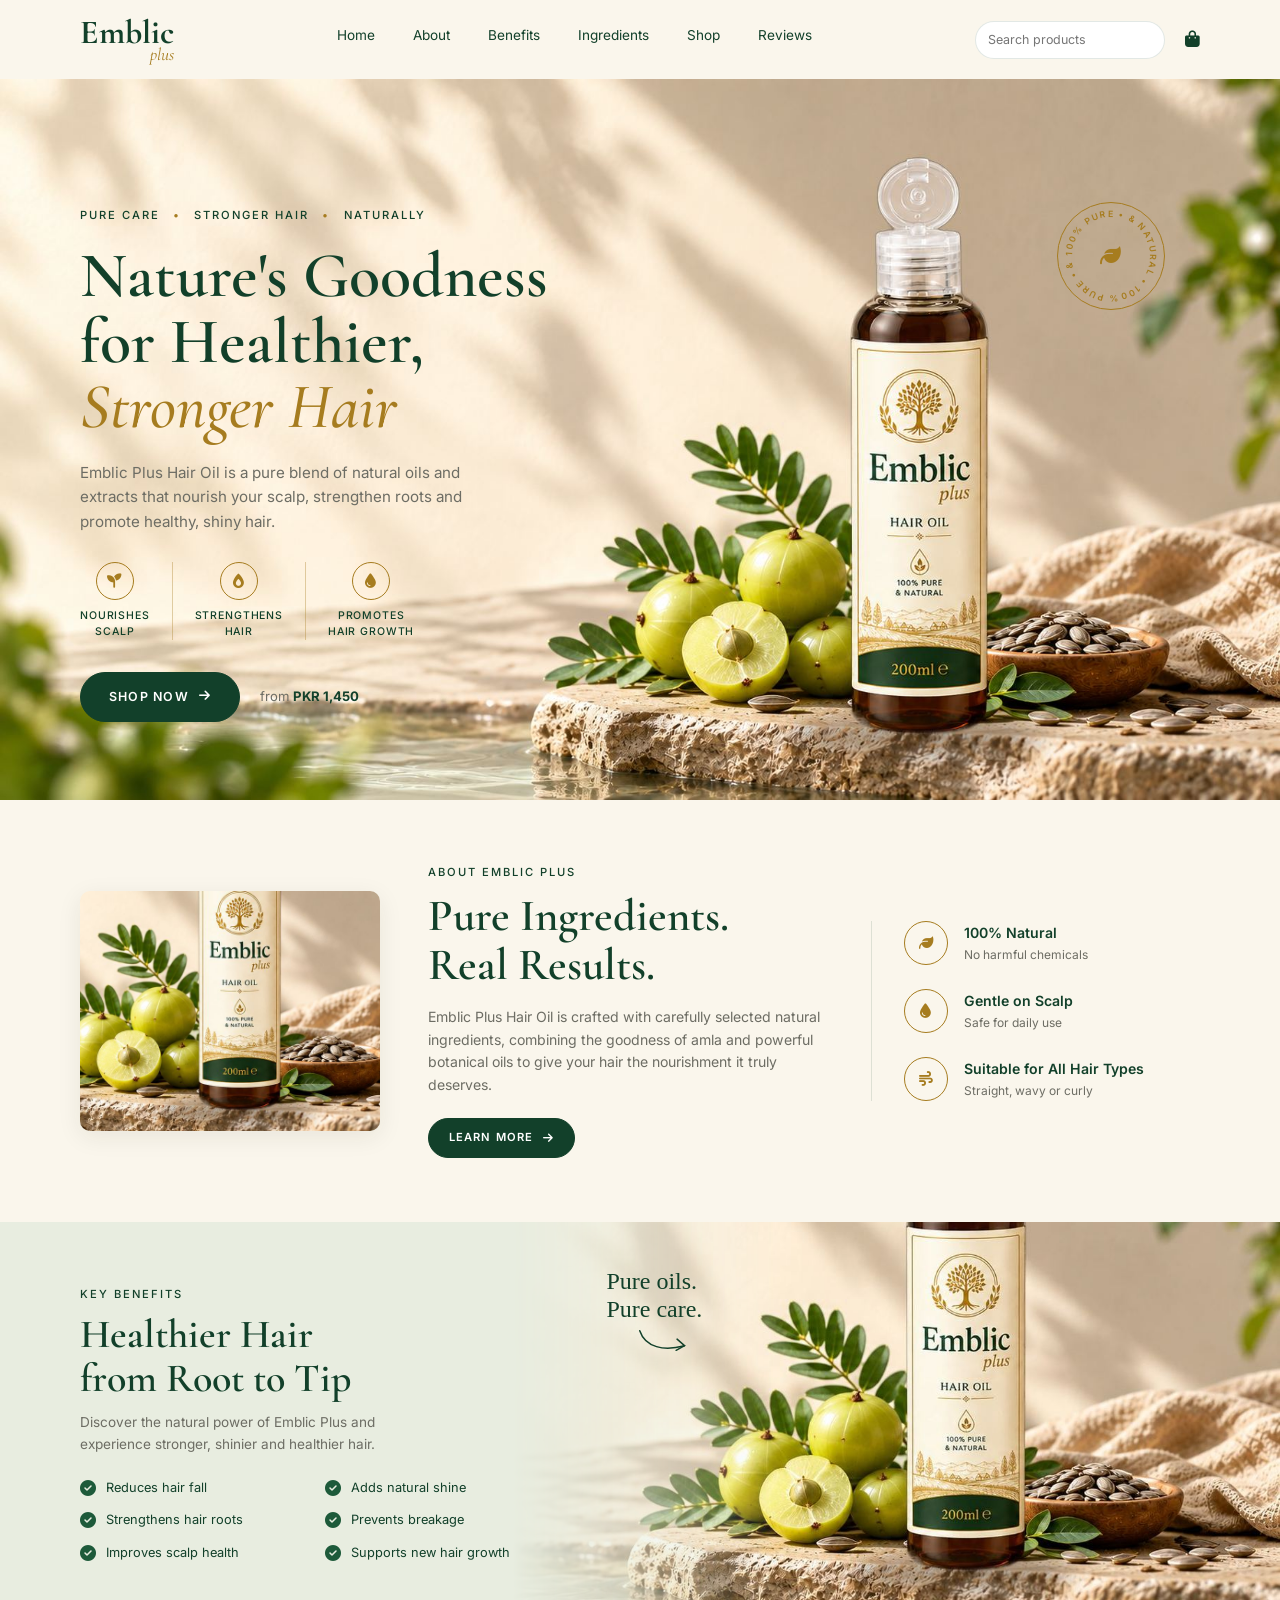
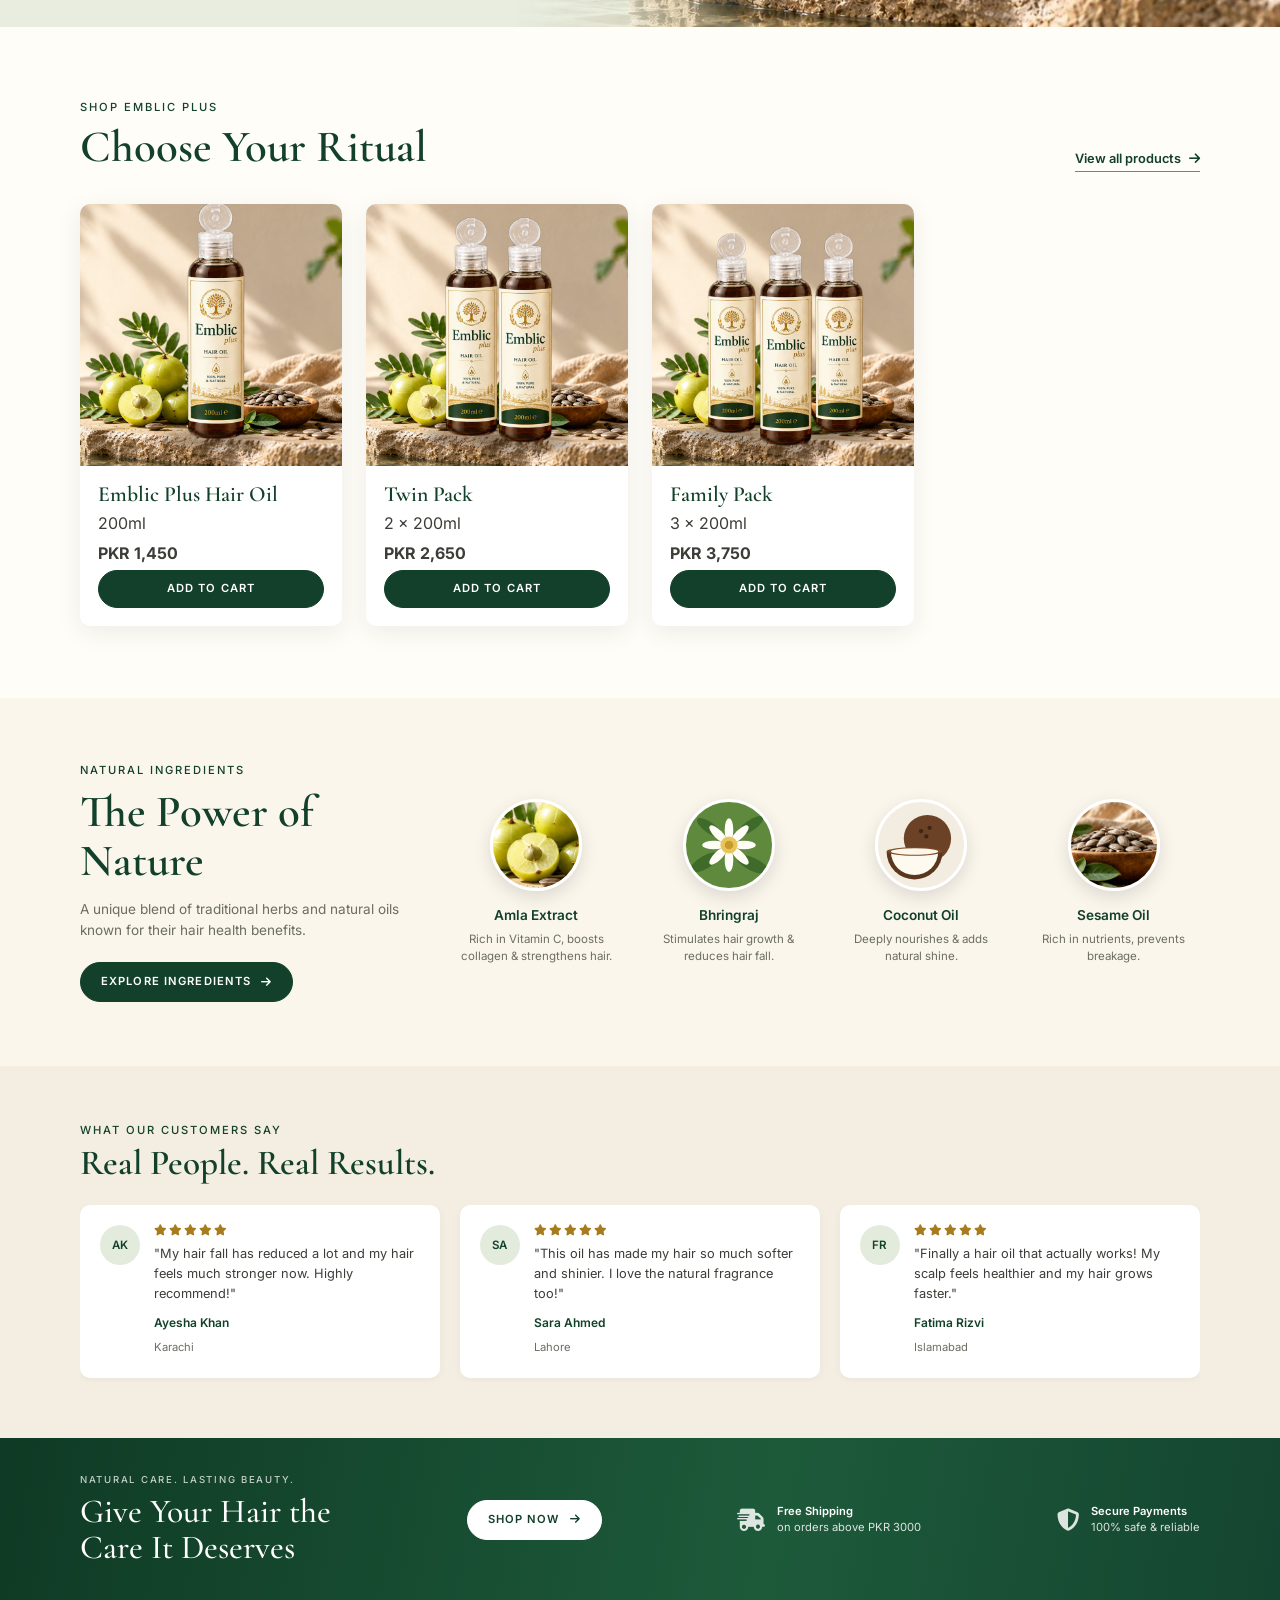
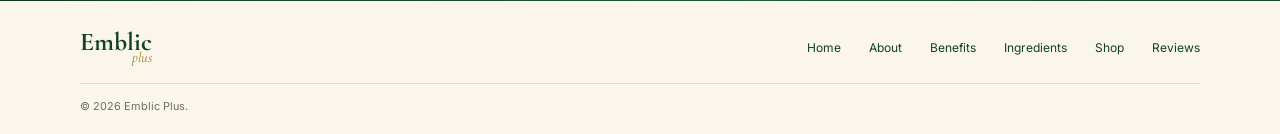
==== commit f594e4ad: "search and basic cart" ====
--- a/index.html
+++ b/index.html
@@ -159,10 +159,6 @@
           <p class="eyebrow">What Our Customers Say</p>
           <h2 class="section-title">Real People. Real Results.</h2>
         </div>
-        <div class="reviews__arrows">
-          <button id="prevReview" aria-label="Previous review"><i class="fa-solid fa-chevron-left"></i></button>
-          <button id="nextReview" aria-label="Next review"><i class="fa-solid fa-chevron-right"></i></button>
-        </div>
       </div>
       <div class="reviews__track">
         <article class="review">
@@ -214,20 +210,6 @@
     </div>
   </section>
 
-  <!-- ========== NEWSLETTER ========== -->
-  <section class="newsletter">
-    <div class="container newsletter__inner">
-      <div>
-        <h3>Join the Emblic circle</h3>
-        <p class="muted small">Hair-care tips and early access to offers. Get 5% off your first order.</p>
-      </div>
-      <form id="newsletter" class="newsletter__form">
-        <input type="email" required placeholder="Your email address" aria-label="Email address" />
-        <button class="btn btn-sm">Subscribe</button>
-      </form>
-    </div>
-  </section>
-
   <div id="site-footer"></div>
 
   <script src="js/data.js"></script>
--- a/css/style.css
+++ b/css/style.css
@@ -28,7 +28,7 @@
 }
 
 *, *::before, *::after { margin: 0; padding: 0; box-sizing: border-box; }
-html { scroll-behavior: smooth; scroll-padding-top: 80px; }
+html { scroll-padding-top: 80px; }
 body { font-family: var(--font-body); color: var(--text); background: var(--cream); line-height: 1.6; overflow-x: hidden; }
 body.lock { overflow: hidden; }
 img { max-width: 100%; display: block; }
@@ -55,21 +55,15 @@
   padding: 14px 28px; border-radius: 40px; border: 1.5px solid var(--green-900);
   background: var(--green-900); color: #fff;
   font-size: 0.78rem; font-weight: 600; letter-spacing: 0.1em; text-transform: uppercase;
-  transition: background 0.3s, transform 0.3s, color 0.3s;
-}
-.btn:hover { background: var(--green-700); border-color: var(--green-700); transform: translateY(-2px); }
+}
 .btn-sm { padding: 10px 20px; font-size: 0.7rem; }
 .btn-block { width: 100%; }
 .btn-light { background: #fff; border-color: #fff; color: var(--green-900); }
-.btn-light:hover { background: var(--cream); border-color: var(--cream); }
 .btn-outline { background: transparent; color: var(--green-900); }
-.btn-outline:hover { background: var(--green-900); color: #fff; }
 .btn.disabled { opacity: 0.4; pointer-events: none; }
 .btn:focus-visible, a:focus-visible, button:focus-visible { outline: 2px solid var(--gold); outline-offset: 3px; }
 
-.icon-btn { width: 36px; height: 36px; border-radius: 50%; display: grid; place-items: center; color: var(--green-900); transition: background 0.2s; }
-.icon-btn:hover { background: var(--cream-2); }
-
+.icon-btn { width: 36px; height: 36px; border-radius: 50%; display: grid; place-items: center; color: var(--green-900); }
 .icon-circle {
   width: 38px; height: 38px; margin: 0 auto 8px; border-radius: 50%;
   border: 1.5px solid var(--gold); color: var(--gold);
@@ -78,16 +72,11 @@
 .stars { color: var(--gold); font-size: 0.7rem; display: flex; align-items: center; gap: 2px; }
 .stars span { color: var(--muted); margin-left: 6px; font-size: 0.72rem; }
 .link-arrow { font-size: 0.8rem; font-weight: 600; color: var(--green-900); display: inline-flex; gap: 8px; align-items: center; border-bottom: 1px solid var(--gold); padding-bottom: 2px; }
-.link-arrow:hover { color: var(--gold); }
 .link-muted { font-size: 0.75rem; color: var(--muted); text-decoration: underline; text-underline-offset: 3px; }
-.link-muted:hover { color: var(--danger); }
 .link-center { display: block; text-align: center; font-size: 0.78rem; color: var(--green-900); margin-top: 12px; text-decoration: underline; text-underline-offset: 3px; }
 
 /* ========== 1. HEADER ========== */
-.header { position: sticky; top: 0; z-index: 50; padding: 16px 0; background: var(--cream); transition: background 0.3s, box-shadow 0.3s, padding 0.3s; }
-.header--over { position: fixed; left: 0; width: 100%; background: transparent; padding: 22px 0; }
-.header.scrolled { background: rgba(250, 246, 236, 0.94); backdrop-filter: blur(8px); box-shadow: 0 2px 16px rgba(0, 0, 0, 0.06); }
-.header--over.scrolled { padding: 12px 0; } /* fixed header can shrink without moving the page */
+.header { position: sticky; top: 0; z-index: 50; padding: 16px 0; background: var(--cream); }
 .header__inner { display: flex; align-items: center; justify-content: space-between; gap: 24px; }
 
 .logo { display: inline-flex; flex-direction: column; line-height: 1; }
@@ -95,11 +84,16 @@
 .logo__plus { font-family: var(--font-head); font-style: italic; color: var(--gold); font-size: 1.1rem; align-self: flex-end; margin-top: -4px; }
 
 .nav { display: flex; gap: 38px; }
-.nav a { font-size: 0.85rem; color: var(--green-900); padding-bottom: 6px; border-bottom: 2px solid transparent; transition: border-color 0.3s; }
-.nav a:hover, .nav a.active { border-color: var(--gold); }
-
+.nav a { font-size: 0.85rem; color: var(--green-900); padding-bottom: 6px; border-bottom: 2px solid transparent; }
 .header__icons { display: flex; align-items: center; gap: 22px; }
-.header__icons button { font-size: 1.05rem; color: var(--green-900); position: relative; }
+.header__actions { display: flex; align-items: center; gap: 20px; }
+.site-search { position: relative; }
+header.header .header__actions .site-search input { width: 190px; padding: 8px 12px; border: 1px solid var(--line); border-radius: 24px; background: #fff; font-size: 0.78rem; }
+.search-results { position: absolute; top: calc(100% + 8px); right: 0; z-index: 60; width: min(300px, 80vw); padding: 6px; background: #fff; border: 1px solid var(--line); border-radius: 8px; box-shadow: var(--shadow); }
+.search-results a { display: flex; justify-content: space-between; gap: 12px; padding: 9px 10px; color: var(--green-900); font-size: 0.8rem; }
+.search-results p { padding: 9px 10px; font-size: 0.8rem; color: var(--muted); }
+.search-results span { color: var(--muted); white-space: nowrap; }
+.header__icons button, .header__icons a, .header__actions > a { display: inline-block; font-size: 1.05rem; color: var(--green-900); position: relative; }
 .cart-count {
   position: absolute; top: -8px; right: -10px; min-width: 17px; height: 17px; padding: 0 4px;
   background: var(--gold); color: #fff; font-size: 0.6rem; font-weight: 600; border-radius: 10px;
@@ -115,7 +109,7 @@
 }
 .hero__img { position: absolute; inset: 0; width: 100%; height: 100%; object-fit: cover; object-position: right bottom; z-index: -1; }
 .hero__inner { position: relative; }
-.hero__content { max-width: 470px; animation: rise 0.9s ease both; }
+.hero__content { max-width: 470px; }
 .hero__content .eyebrow span { color: var(--gold); margin: 0 8px; }
 .hero h1 {
   font-family: var(--font-head); font-weight: 600; color: var(--green-900);
@@ -139,12 +133,10 @@
   position: absolute; top: 17%; right: 9%; width: 108px; height: 108px; border-radius: 50%;
   border: 1.5px solid var(--gold); color: var(--gold); display: grid; place-items: center;
 }
-.badge__ring { position: absolute; inset: 0; animation: spin 24s linear infinite; }
+.badge__ring { position: absolute; inset: 0; }
 .badge__ring text { font-size: 8.2px; letter-spacing: 1.6px; fill: var(--gold); font-family: var(--font-body); font-weight: 600; }
 .badge i { font-size: 1.3rem; }
 
-@keyframes spin { to { transform: rotate(360deg); } }
-@keyframes rise { from { opacity: 0; transform: translateY(18px); } to { opacity: 1; transform: none; } }
 
 /* ========== 3. ABOUT ========== */
 .about { padding: 64px 0; background: var(--cream); }
@@ -176,7 +168,7 @@
 .benefits__note {
   position: absolute; top: -18px; left: 47%;
   font-family: "Caveat", cursive; font-size: 1.5rem; line-height: 1.15;
-  color: var(--green-900); transform: rotate(-4deg);
+  color: var(--green-900);
 }
 .benefits__note svg { display: block; width: 56px; margin: 4px 0 0 30px; fill: none; stroke: var(--green-900); stroke-width: 1.6; stroke-linecap: round; }
 
@@ -188,11 +180,9 @@
 
 .grid-products { display: grid; grid-template-columns: repeat(4, 1fr); gap: 24px; }
 .grid-products--3 { grid-template-columns: repeat(3, 1fr); }
-.card { background: #fff; border-radius: var(--radius); overflow: hidden; box-shadow: var(--shadow); display: flex; flex-direction: column; transition: transform 0.3s, box-shadow 0.3s; }
-.card:hover { transform: translateY(-4px); box-shadow: 0 14px 34px rgba(40, 35, 20, 0.12); }
+.card { background: #fff; border-radius: var(--radius); overflow: hidden; box-shadow: var(--shadow); display: flex; flex-direction: column; }
 .card__img { position: relative; display: block; aspect-ratio: 1; overflow: hidden; background: var(--cream-2); }
-.card__img img { width: 100%; height: 100%; object-fit: cover; transition: transform 0.6s; }
-.card:hover .card__img img { transform: scale(1.05); }
+.card__img img { width: 100%; height: 100%; object-fit: cover; }
 .tag {
   position: absolute; top: 12px; left: 12px; background: var(--green-900); color: #fff;
   font-size: 0.62rem; font-weight: 600; letter-spacing: 0.1em; text-transform: uppercase;
@@ -200,7 +190,6 @@
 }
 .card__body { padding: 16px 18px 18px; display: flex; flex-direction: column; gap: 4px; flex: 1; }
 .card h3 { font-family: var(--font-head); font-size: 1.35rem; font-weight: 600; color: var(--green-900); line-height: 1.15; }
-.card h3 a:hover { color: var(--gold); }
 .card__foot { margin-top: auto; padding-top: 12px; display: flex; align-items: center; justify-content: space-between; gap: 8px; }
 .price { font-weight: 600; color: var(--green-900); font-size: 0.92rem; }
 .price s { color: var(--muted); font-weight: 400; font-size: 0.75rem; margin-left: 4px; }
@@ -217,10 +206,8 @@
 .ingredient__img {
   display: block; width: 92px; height: 92px; border-radius: 50%; overflow: hidden;
   margin: 0 auto 14px; border: 3px solid #fff; box-shadow: 0 6px 18px rgba(0, 0, 0, 0.12);
-  transition: transform 0.3s;
 }
 .ingredient__img img, .ingredient__img svg { width: 100%; height: 100%; object-fit: cover; }
-.ingredient:hover .ingredient__img { transform: scale(1.08); }
 .ingredient h4 { font-size: 0.85rem; font-weight: 600; color: var(--green-900); margin-bottom: 4px; }
 .ingredient p { font-size: 0.72rem; color: var(--muted); line-height: 1.5; }
 
@@ -231,15 +218,14 @@
 .reviews__arrows { display: flex; gap: 10px; }
 .reviews__arrows button {
   width: 34px; height: 34px; border-radius: 50%; border: 1px solid var(--green-900);
-  color: var(--green-900); font-size: 0.7rem; transition: all 0.3s;
-}
-.reviews__arrows button:hover { background: var(--green-900); color: #fff; }
+  color: var(--green-900); font-size: 0.7rem;
+}
 .reviews__track {
   display: grid; grid-auto-flow: column; grid-auto-columns: calc((100% - 40px) / 3); gap: 20px;
-  overflow-x: auto; scroll-snap-type: x mandatory; scrollbar-width: none; padding-bottom: 4px;
+  overflow-x: auto;  scrollbar-width: none; padding-bottom: 4px;
 }
 .reviews__track::-webkit-scrollbar { display: none; }
-.review { scroll-snap-align: start; display: flex; gap: 14px; background: #fff; padding: 20px; border-radius: var(--radius); box-shadow: 0 2px 10px rgba(0, 0, 0, 0.04); }
+.review { display: flex; gap: 14px; background: #fff; padding: 20px; border-radius: var(--radius); box-shadow: 0 2px 10px rgba(0, 0, 0, 0.04); }
 .review__avatar {
   width: 40px; height: 40px; border-radius: 50%; flex-shrink: 0; display: grid; place-items: center;
   background: var(--green-100); color: var(--green-900); font-size: 0.72rem; font-weight: 600;
@@ -269,7 +255,7 @@
 /* shared input look */
 input:not([type="radio"]), select, textarea {
   width: 100%; padding: 12px 16px; border: 1px solid var(--line); border-radius: 8px; background: #fff;
-  font-size: 0.85rem; transition: border-color 0.2s, box-shadow 0.2s;
+  font-size: 0.85rem;
 }
 .newsletter input, .coupon input { border-radius: 40px; }
 input:focus, select:focus, textarea:focus { outline: none; border-color: var(--green-700); box-shadow: 0 0 0 3px rgba(29, 90, 58, 0.12); }
@@ -280,35 +266,10 @@
 .footer .logo__plus { font-size: 0.9rem; }
 .footer__top { display: flex; align-items: center; justify-content: space-between; gap: 20px; padding-bottom: 18px; border-bottom: 1px solid var(--line); }
 .footer__links { display: flex; gap: 28px; flex-wrap: wrap; }
-.footer__links a { font-size: 0.75rem; color: var(--green-900); transition: color 0.3s; }
-.footer__links a:hover { color: var(--gold); }
+.footer__links a { font-size: 0.75rem; color: var(--green-900); }
 .footer__social { display: flex; gap: 18px; font-size: 0.9rem; color: var(--green-900); }
-.footer__social a:hover { color: var(--gold); }
 .footer__bottom { display: flex; justify-content: space-between; gap: 12px; padding-top: 14px; font-size: 0.68rem; color: var(--muted); }
-.footer__bottom a:hover { color: var(--gold); }
-
-/* ========== 10. DRAWER / SEARCH / TOAST ========== */
-.overlay { position: fixed; inset: 0; background: rgba(18, 30, 22, 0.4); opacity: 0; pointer-events: none; transition: opacity 0.3s; z-index: 90; }
-.overlay.show { opacity: 1; pointer-events: auto; }
-.drawer {
-  position: fixed; top: 0; right: 0; height: 100%; width: min(420px, 100%); background: var(--cream);
-  z-index: 100; display: flex; flex-direction: column; transform: translateX(100%); transition: transform 0.35s ease;
-  box-shadow: -10px 0 40px rgba(0, 0, 0, 0.12);
-}
-.drawer.open { transform: none; }
-.drawer__head { display: flex; justify-content: space-between; align-items: center; padding: 20px 24px; border-bottom: 1px solid var(--line); }
-.drawer__head h3 { font-family: var(--font-head); font-size: 1.6rem; color: var(--green-900); }
-.drawer__items { flex: 1; overflow-y: auto; padding: 8px 24px; }
-.drawer__foot { padding: 18px 24px 22px; border-top: 1px solid var(--line); background: #fff; }
-.drawer__foot .row { margin-bottom: 4px; }
-.drawer__foot .btn { margin-top: 12px; }
-
-.ship-bar { padding: 14px 24px 0; font-size: 0.75rem; color: var(--green-900); }
-.ship-bar:empty { display: none; }
-.ship-bar i { color: var(--gold); }
-.ship-bar__track { height: 5px; border-radius: 4px; background: var(--green-100); margin-top: 8px; overflow: hidden; }
-.ship-bar__track span { display: block; height: 100%; background: var(--green-700); border-radius: 4px; transition: width 0.4s; }
-
+/* ========== 10. CART ========== */
 .line { display: grid; grid-template-columns: 72px 1fr auto; gap: 14px; padding: 16px 0; border-bottom: 1px solid var(--line); align-items: center; }
 .line:last-of-type { border-bottom: none; }
 .line img { width: 72px; height: 72px; object-fit: cover; border-radius: 8px; }
@@ -336,19 +297,17 @@
 .search__results { padding: 8px; max-height: 60vh; overflow-y: auto; }
 .search__results > p { padding: 16px; }
 .search__hit { display: flex; align-items: center; gap: 14px; padding: 10px 12px; border-radius: 8px; }
-.search__hit:hover { background: var(--cream-2); }
 .search__hit img { width: 48px; height: 48px; border-radius: 6px; object-fit: cover; }
 .search__hit span { flex: 1; display: flex; flex-direction: column; font-size: 0.85rem; color: var(--green-900); }
 .search__hit small { color: var(--muted); }
 .search__hit em { font-style: normal; font-size: 0.8rem; font-weight: 600; color: var(--green-900); }
 
 .toast {
-  position: fixed; bottom: 24px; left: 50%; transform: translate(-50%, 140%); z-index: 120;
+  position: fixed; bottom: 24px; left: 16px; right: 16px; margin-inline: auto; width: fit-content; z-index: 120;
   background: var(--green-900); color: #fff; padding: 12px 14px 12px 18px; border-radius: 40px;
-  font-size: 0.8rem; display: flex; align-items: center; gap: 10px; box-shadow: 0 10px 30px rgba(0, 0, 0, 0.2);
-  transition: transform 0.35s ease, visibility 0.35s; white-space: nowrap; max-width: calc(100% - 32px); visibility: hidden;
-}
-.toast.show { transform: translate(-50%, 0); visibility: visible; }
+  font-size: 0.8rem; display: flex; align-items: center; gap: 10px; box-shadow: 0 10px 30px rgba(0, 0, 0, 0.2); white-space: nowrap; max-width: calc(100% - 32px); display: none;
+}
+.toast.show { display: flex; }
 .toast i { color: #d7b866; }
 .toast button { color: var(--green-900); background: #fff; border-radius: 20px; padding: 5px 12px; font-size: 0.72rem; font-weight: 600; }
 
@@ -359,8 +318,7 @@
 .shop { padding: 40px 0 80px; }
 .toolbar { display: flex; justify-content: space-between; align-items: center; gap: 16px; flex-wrap: wrap; margin-bottom: 28px; }
 .chips { display: flex; gap: 8px; flex-wrap: wrap; }
-.chip { padding: 8px 18px; border-radius: 40px; border: 1px solid var(--line); font-size: 0.78rem; color: var(--green-900); background: #fff; transition: all 0.2s; }
-.chip:hover { border-color: var(--green-900); }
+.chip { padding: 8px 18px; border-radius: 40px; border: 1px solid var(--line); font-size: 0.78rem; color: var(--green-900); background: #fff; }
 .chip.active { background: var(--green-900); border-color: var(--green-900); color: #fff; }
 .toolbar__right { display: flex; align-items: center; gap: 14px; }
 .toolbar select { width: auto; border-radius: 40px; padding: 9px 16px; }
@@ -368,7 +326,6 @@
 /* ========== 12. PRODUCT ========== */
 .product-page { padding: 32px 0 72px; }
 .crumbs { font-size: 0.75rem; color: var(--muted); margin-bottom: 22px; }
-.crumbs a:hover { color: var(--gold); }
 .pd { display: grid; grid-template-columns: 1.05fr 1fr; gap: 56px; align-items: start; }
 .pd__media { position: relative; border-radius: 14px; overflow: hidden; box-shadow: var(--shadow); position: sticky; top: 96px; }
 .pd__media img { width: 100%; aspect-ratio: 1; object-fit: cover; }
@@ -433,7 +390,7 @@
 textarea { resize: vertical; }
 
 .pay { display: grid; gap: 10px; }
-.pay__opt { display: flex; gap: 12px; align-items: flex-start; padding: 14px 16px; border: 1px solid var(--line); border-radius: 10px; cursor: pointer; transition: border-color 0.2s, background 0.2s; }
+.pay__opt { display: flex; gap: 12px; align-items: flex-start; padding: 14px 16px; border: 1px solid var(--line); border-radius: 10px; cursor: pointer; }
 .pay__opt:has(input:checked) { border-color: var(--green-700); background: #f6faf3; }
 .pay__opt input { margin-top: 4px; accent-color: var(--green-900); }
 .pay__opt span { display: flex; flex-direction: column; font-size: 0.85rem; color: var(--green-900); font-weight: 500; }
@@ -456,13 +413,10 @@
 }
 
 @media (max-width: 900px) {
-  .burger { display: block; }
-  .nav {
-    display: none; position: absolute; top: 100%; left: 0; width: 100%;
-    flex-direction: column; gap: 0; background: var(--cream); box-shadow: 0 10px 20px rgba(0, 0, 0, 0.08);
-  }
-  .nav.open { display: flex; }
-  .nav a { padding: 14px 16px; border-bottom: 1px solid var(--line); }
+  .header__inner { flex-wrap: wrap; }
+  .nav { order: 3; width: 100%; justify-content: center; flex-wrap: wrap; gap: 12px 20px; }
+  header.header .header__actions .site-search input { width: min(34vw, 190px); }
+  .nav a { padding: 4px 0; }
 
   /* hero: text first, product photo underneath */
   .hero { flex-direction: column; align-items: stretch; min-height: 0; padding: 100px 0 0; background: var(--cream); }
